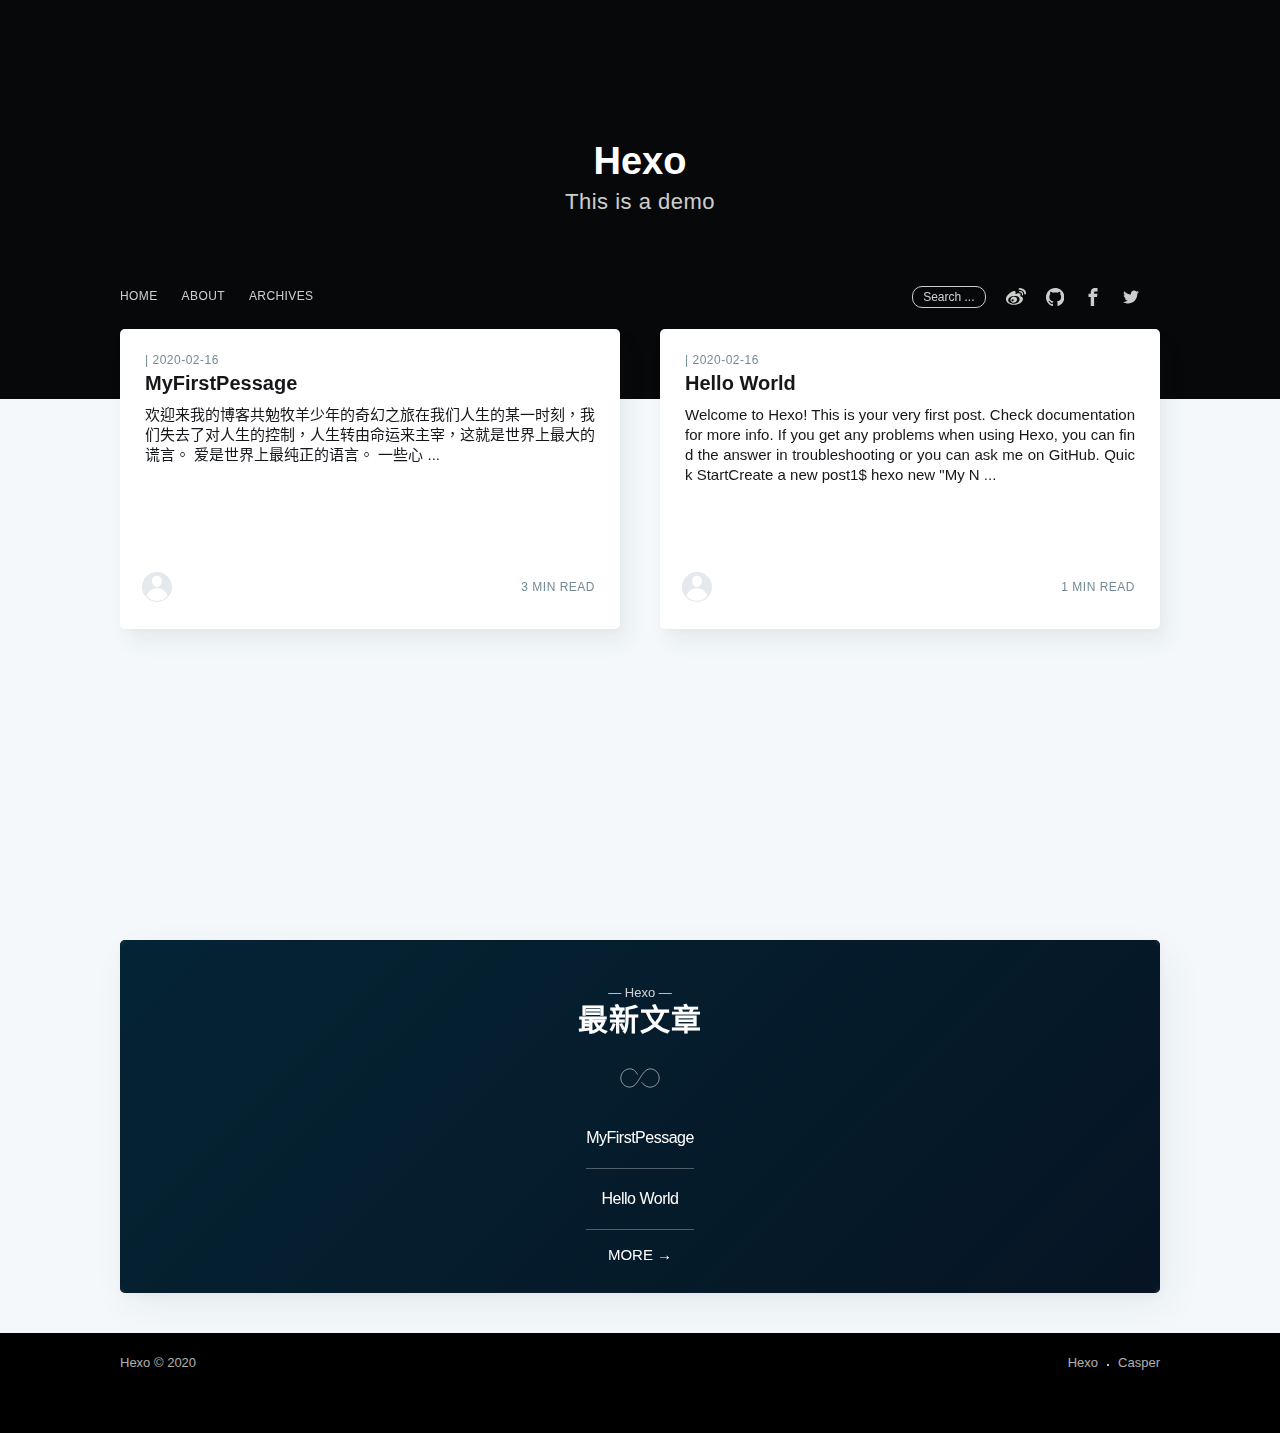
==== index.html @ c19b7115 "Site updated: 2020-02-16 12:40:34" ====
<!DOCTYPE html><html lang="zh-TW"><head>
	<meta charset="utf-8">
	<meta http-equiv="X-UA-Compatible" content="IE=edge">
	<link rel="preconnect" href="//www.googletagmanager.com">
	<link rel="preconnect" href="//zz.bdstatic.com">
	<link rel="preconnect" href="//sp0.baidu.com">
	<link rel="preconnect" href="//www.google-analytics.com">
	<link rel="preconnect" href="//cdn1.lncld.net">
	<link rel="preconnect" href="//unpkg.com">
	<link rel="preconnect" href="//app-router.leancloud.cn">
	<link rel="preconnect" href="//9qpuwspm.api.lncld.net">
	<link rel="preconnect" href="//gravatar.loli.net">

	<title>Hexo | </title>

	<meta name="HandheldFriendly" content="True">
	<meta name="viewport" content="width=device-width, initial-scale=1, maximum-scale=2">
	<meta name="generator" content="hexo">
	<meta name="author" content="SkyBlueWater">
	<meta name="description" content>

	
	<meta name="keywords" content="hexo, casper, ghost, theme">
	

	
	<link rel="shortcut icon" href="https://i.loli.net/2017/11/26/5a19c0b50432e.png">
	<link rel="apple-touch-icon" href="https://i.loli.net/2017/11/26/5a19c0b50432e.png">
	

	
	<meta name="theme-color" content="#3c484e">
	<meta name="msapplication-TileColor" content="#3c484e">
	

	

	

	<meta property="og:site_name" content="Hexo">
	<meta property="og:type" content="blog">
	<meta property="og:title" content="Hexo | ">
	<meta property="og:description" content>
	<meta property="og:url" content="http://Skybluewater.github.io/index.html">

	

	
	
	
<link rel="stylesheet" href="/css/allinonecss.min.css">


	
	
	
</head>
<body class="home-template">
	<div class="site-wrapper">
		




<header class="site-header outer " style="background-image: url(https://i.loli.net/2017/11/26/5a19c56faa29f.jpg)">
    <div class="inner">
        
        
        <div class="site-header-content">
            
            <h1 class="site-title">
                Hexo
            </h1>
            <h2 class="site-description">This is a demo</h2>
        </div>
        
        
        
<nav class="site-nav"> 
    <div class="site-nav-left">
        <ul class="nav">
            <li>
                
                <a href="/" title="Home">HOME</a>
                
            </li>
            
            
            <li>
                <a href="/about" title="ABOUT">ABOUT</a>
            </li>
            
            <li>
                <a href="/archives" title="ARCHIVES">ARCHIVES</a>
            </li>
            
            
        </ul> 
    </div>
    
    <div class="search-button-area">
        <a href="#search" class="search-button">Search ...</a>
    </div>
     
    <div class="site-nav-right">
        
        <a href="#search" class="search-button">Search ...</a>
         
        
<div class="social-links">
    
    <a class="social-link" title="weibo" href="https://weibo.com/xzhih" target="_blank" rel="noopener">
        <svg viewBox="0 0 1141 1024" xmlns="http://www.w3.org/2000/svg"><path d="M916.48 518.144q27.648 21.504 38.912 51.712t9.216 62.976-14.336 65.536-31.744 59.392q-34.816 48.128-78.848 81.92t-91.136 56.32-94.72 35.328-89.6 18.944-75.264 7.68-51.712 1.536-49.152-2.56-68.096-10.24-78.336-21.504-79.872-36.352-74.24-55.296-59.904-78.848q-16.384-29.696-22.016-63.488t-5.632-86.016q0-22.528 7.68-51.2t27.136-63.488 53.248-75.776 86.016-90.112q51.2-48.128 105.984-85.504t117.248-57.856q28.672-10.24 63.488-11.264t57.344 11.264q10.24 11.264 19.456 23.04t12.288 29.184q3.072 14.336 0.512 27.648t-5.632 26.624-5.12 25.6 2.048 22.528q17.408 2.048 33.792-1.536t31.744-9.216 31.232-11.776 33.28-9.216q27.648-5.12 54.784-4.608t49.152 7.68 36.352 22.016 17.408 38.4q2.048 14.336-2.048 26.624t-8.704 23.04-7.168 22.016 1.536 23.552q3.072 7.168 14.848 13.312t27.136 12.288 32.256 13.312 29.184 16.384zM658.432 836.608q26.624-16.384 53.76-45.056t44.032-64 18.944-75.776-20.48-81.408q-19.456-33.792-47.616-57.344t-62.976-37.376-74.24-19.968-80.384-6.144q-78.848 0-139.776 16.384t-105.472 43.008-72.192 60.416-38.912 68.608q-11.264 33.792-6.656 67.072t20.992 62.976 42.496 53.248 57.856 37.888q58.368 25.6 119.296 32.256t116.224 0.512 100.864-21.504 74.24-33.792zM524.288 513.024q20.48 8.192 38.912 18.432t32.768 27.648q10.24 12.288 17.92 30.72t10.752 39.424 1.536 42.496-9.728 38.912q-8.192 18.432-19.968 37.376t-28.672 35.328-40.448 29.184-57.344 18.944q-61.44 11.264-117.76-11.264t-88.064-74.752q-12.288-39.936-13.312-70.656t16.384-66.56q13.312-27.648 40.448-51.712t62.464-38.912 75.264-17.408 78.848 12.8zM361.472 764.928q37.888 3.072 57.856-18.432t21.504-48.128-15.36-47.616-52.736-16.896q-27.648 3.072-43.008 23.552t-17.408 43.52 9.728 42.496 39.424 21.504zM780.288 6.144q74.752 0 139.776 19.968t113.664 57.856 76.288 92.16 27.648 122.88q0 33.792-16.384 50.688t-35.328 17.408-35.328-14.336-16.384-45.568q0-40.96-22.528-77.824t-59.392-64.512-84.48-43.52-96.768-15.872q-31.744 0-47.104-15.36t-14.336-34.304 18.944-34.304 51.712-15.36zM780.288 169.984q95.232 0 144.384 48.64t49.152 146.944q0 30.72-10.24 43.52t-22.528 11.264-22.528-14.848-10.24-35.84q0-60.416-34.816-96.256t-93.184-35.84q-19.456 0-28.672-10.752t-9.216-23.04 9.728-23.04 28.16-10.752z"/></svg>
    </a>
    
    
    <a class="social-link" title="github" href="https://github.com/xzhih" target="_blank" rel="noopener">
        <svg viewBox="0 0 1049 1024" xmlns="http://www.w3.org/2000/svg"><path d="M524.979332 0C234.676191 0 0 234.676191 0 524.979332c0 232.068678 150.366597 428.501342 358.967656 498.035028 26.075132 5.215026 35.636014-11.299224 35.636014-25.205961 0-12.168395-0.869171-53.888607-0.869171-97.347161-146.020741 31.290159-176.441729-62.580318-176.441729-62.580318-23.467619-60.841976-58.234462-76.487055-58.234463-76.487055-47.804409-32.15933 3.476684-32.15933 3.476685-32.15933 53.019436 3.476684 80.83291 53.888607 80.83291 53.888607 46.935238 79.963739 122.553122 57.365291 152.97411 43.458554 4.345855-33.897672 18.252593-57.365291 33.028501-70.402857-116.468925-12.168395-239.022047-57.365291-239.022047-259.012982 0-57.365291 20.860106-104.300529 53.888607-140.805715-5.215026-13.037566-23.467619-66.926173 5.215027-139.067372 0 0 44.327725-13.906737 144.282399 53.888607 41.720212-11.299224 86.917108-17.383422 131.244833-17.383422s89.524621 6.084198 131.244833 17.383422C756.178839 203.386032 800.506564 217.29277 800.506564 217.29277c28.682646 72.1412 10.430053 126.029806 5.215026 139.067372 33.897672 36.505185 53.888607 83.440424 53.888607 140.805715 0 201.64769-122.553122 245.975415-239.891218 259.012982 19.121764 16.514251 35.636014 47.804409 35.636015 97.347161 0 70.402857-0.869171 126.898978-0.869172 144.282399 0 13.906737 9.560882 30.420988 35.636015 25.205961 208.601059-69.533686 358.967656-265.96635 358.967655-498.035028C1049.958663 234.676191 814.413301 0 524.979332 0z"/></svg>
    </a>
    
    
    <a class="social-link" title="facebook" href="https://facebook" target="_blank" rel="noopener">
        <svg xmlns="http://www.w3.org/2000/svg" viewBox="0 0 32 32"><path d="M19 6h5V0h-5c-3.86 0-7 3.14-7 7v3H8v6h4v16h6V16h5l1-6h-6V7c0-.542.458-1 1-1z"/></svg>

    </a>
    
    
    <a class="social-link" title="twitter" href="https://twitter.com" target="_blank" rel="noopener">
        <svg xmlns="http://www.w3.org/2000/svg" viewBox="0 0 32 32"><path d="M30.063 7.313c-.813 1.125-1.75 2.125-2.875 2.938v.75c0 1.563-.188 3.125-.688 4.625a15.088 15.088 0 0 1-2.063 4.438c-.875 1.438-2 2.688-3.25 3.813a15.015 15.015 0 0 1-4.625 2.563c-1.813.688-3.75 1-5.75 1-3.25 0-6.188-.875-8.875-2.625.438.063.875.125 1.375.125 2.688 0 5.063-.875 7.188-2.5-1.25 0-2.375-.375-3.375-1.125s-1.688-1.688-2.063-2.875c.438.063.813.125 1.125.125.5 0 1-.063 1.5-.25-1.313-.25-2.438-.938-3.313-1.938a5.673 5.673 0 0 1-1.313-3.688v-.063c.813.438 1.688.688 2.625.688a5.228 5.228 0 0 1-1.875-2c-.5-.875-.688-1.813-.688-2.75 0-1.063.25-2.063.75-2.938 1.438 1.75 3.188 3.188 5.25 4.25s4.313 1.688 6.688 1.813a5.579 5.579 0 0 1 1.5-5.438c1.125-1.125 2.5-1.688 4.125-1.688s3.063.625 4.188 1.813a11.48 11.48 0 0 0 3.688-1.375c-.438 1.375-1.313 2.438-2.563 3.188 1.125-.125 2.188-.438 3.313-.875z"/></svg>

    </a>
    
    
    
    
</div>
    </div>
</nav>
        
    </div>
</header>


<div id="site-main" class="site-main outer" role="main">
	<div class="inner">
		<div class="post-feed">
			
			<article class="post-card post  no-image ">
				
				<div class="post-card-content">
					<a class="post-card-content-link" title="MyFirstPessage" href="/2020/02/16/MyFirstPessage/">
						<header class="post-card-header">
							<span class="post-card-tags">
								
								| 
								
								<time datetime="2020-02-16T04:06:43.000Z">
									2020-02-16
								</time>
							</span>
							<h2 class="post-card-title">MyFirstPessage</h2>
						</header>
						<div class="post-card-excerpt">
							<p>
								
								
								
								
								
								
								
								
								
								欢迎来我的博客共勉牧羊少年的奇幻之旅在我们人生的某一时刻，我们失去了对人生的控制，人生转由命运来主宰，这就是世界上最大的谎言。
爱是世界上最纯正的语言。
一些心
								...
							</p>
						</div>
					</a>
					<footer class="post-card-meta">
						<div class="author-list">
							<div class="author-list-item">
								<div class="author-name-tooltip">SkyBlueWater</div>
								
								<a href="/about" class="static-avatar author-profile-image">
									<svg viewBox="0 0 24 24" xmlns="http://www.w3.org/2000/svg"><g fill="none" fill-rule="evenodd"><path d="M3.513 18.998C4.749 15.504 8.082 13 12 13s7.251 2.504 8.487 5.998C18.47 21.442 15.417 23 12 23s-6.47-1.558-8.487-4.002zM12 12c2.21 0 4-2.79 4-5s-1.79-4-4-4-4 1.79-4 4 1.79 5 4 5z" fill="#FFF"/></g></svg>
								</a>
								
							</div>
						</div>
						<span class="reading-time">
							3
							min read
						</span>
					</footer>
				</div>
			</article>
			
			<article class="post-card post  no-image ">
				
				<div class="post-card-content">
					<a class="post-card-content-link" title="Hello World" href="/2020/02/16/hello-world/">
						<header class="post-card-header">
							<span class="post-card-tags">
								
								| 
								
								<time datetime="2020-02-15T18:45:01.338Z">
									2020-02-16
								</time>
							</span>
							<h2 class="post-card-title">Hello World</h2>
						</header>
						<div class="post-card-excerpt">
							<p>
								
								
								
								
								
								
								
								Welcome to Hexo! This is your very first post. Check documentation for more info. If you get any problems when using Hexo, you can find the answer in troubleshooting or you can ask me on GitHub.
Quick StartCreate a new post1$ hexo new "My N
								...
							</p>
						</div>
					</a>
					<footer class="post-card-meta">
						<div class="author-list">
							<div class="author-list-item">
								<div class="author-name-tooltip">SkyBlueWater</div>
								
								<a href="/about" class="static-avatar author-profile-image">
									<svg viewBox="0 0 24 24" xmlns="http://www.w3.org/2000/svg"><g fill="none" fill-rule="evenodd"><path d="M3.513 18.998C4.749 15.504 8.082 13 12 13s7.251 2.504 8.487 5.998C18.47 21.442 15.417 23 12 23s-6.47-1.558-8.487-4.002zM12 12c2.21 0 4-2.79 4-5s-1.79-4-4-4-4 1.79-4 4 1.79 5 4 5z" fill="#FFF"/></g></svg>
								</a>
								
							</div>
						</div>
						<span class="reading-time">
							1
							min read
						</span>
					</footer>
				</div>
			</article>
			
		</div>
	</div>
</div>



<div class="outer">
	<nav class="pagination">
		
	</nav>
</div>



	</div>
	


<aside class="read-next outer">
    <div class="inner">
        <div class="read-next-feed">
            
            

<article class="read-next-card" style="background-image: url(https://i.loli.net/2017/11/26/5a19c56faa29f.jpg)">
  <header class="read-next-card-header">
    <small class="read-next-card-header-sitetitle">— Hexo —</small>
    <h3 class="read-next-card-header-title">最新文章</h3>
  </header>
  <div class="read-next-divider">
    <svg xmlns="http://www.w3.org/2000/svg" viewBox="0 0 24 24">
      <path d="M13 14.5s2 3 5 3 5.5-2.463 5.5-5.5S21 6.5 18 6.5c-5 0-7 11-12 11C2.962 17.5.5 15.037.5 12S3 6.5 6 6.5s4.5 3.5 4.5 3.5"/>
    </svg>
  </div>
  <div class="read-next-card-content">
    <ul>
      
      
      
      <li>
        <a href="/2020/02/16/MyFirstPessage/">MyFirstPessage</a>
      </li>
      
      
      
      <li>
        <a href="/2020/02/16/hello-world/">Hello World</a>
      </li>
      
      
    </ul>
  </div>
  <footer class="read-next-card-footer">
    <a href="/archives">  MORE  → </a>
  </footer>
</article>

            
            
            


            
            
            

            
        </div>
    </div>
</aside>

	




<div id="search" class="search-overlay">
    <div class="search-form">
        
        <div class="search-overlay-logo">
        	<img src="https://i.loli.net/2017/11/26/5a19c0b50432e.png" alt="Hexo">
        </div>
        
        <input id="local-search-input" class="search-input" type="text" name="search" placeholder="搜尋 ...">
        <a class="search-overlay-close" href="#"></a>
    </div>
    <div id="local-search-result"></div>
</div>

<footer class="site-footer outer">
	<div class="site-footer-content inner">
		<div class="copyright">
			<a href="/" title="Hexo">Hexo © 2020</a>
			
		</div>
		<nav class="site-footer-nav">
			
			<a href="https://hexo.io/" title="Hexo" target="_blank" rel="noopener">Hexo</a>
			<a href="https://github.com/xzhih/hexo-theme-casper" title="Casper" target="_blank" rel="noopener">Casper</a>
		</nav>
	</div>
</footer>
	


<script>
    if(window.navigator && navigator.serviceWorker) {
        navigator.serviceWorker.getRegistrations().then(function(registrations) {
            for(let registration of registrations) {
                registration.unregister()
            }
        })
    }
</script>


<script id="scriptLoad" src="/js/allinone.min.js" async></script>


<script>
    document.getElementById('scriptLoad').addEventListener('load', function () {
        
        
            var bLazy = new Blazy();
        

        
        

        
        
        
            searchFunc("/");
        
        
    })
</script>












</body></html>
---- css/allinonecss.min.css ----
*{margin:0;padding:0;box-sizing:inherit;--safe-area-inset-bottom:env(safe-area-inset-bottom)}html{box-sizing:border-box;font-size:62.5%;-webkit-tap-highlight-color:transparent}body,html{overflow-x:hidden}body{font-size:1.5rem;font-weight:400;line-height:2rem;font-family:"Helvetica Neue",Helvetica,"PingFang SC","Hiragino Sans GB","Microsoft YaHei","微软雅黑",Arial,sans-serif;color:var(--body-color);background:var(--body-bg);-moz-font-feature-settings:"liga" on;-webkit-font-smoothing:antialiased;-moz-osx-font-smoothing:grayscale;text-rendering:optimizeLegibility;-webkit-text-size-adjust:none}hr{position:relative;display:block;width:100%;height:1px;margin:2.5em 0;padding:0;border:0;border-top:5px solid #e3e9ed}img{max-width:100%;image-rendering:-webkit-optimize-contrast}blockquote,dl,ol,p,ul{margin:0 0 1.2em}audio,canvas,iframe,img,svg,video{vertical-align:middle}a{word-break:break-all;background-color:transparent;text-decoration:none;color:#26a8ed}a:active,a:hover{text-decoration:underline;outline:0}input{line-height:normal}input:focus{outline:0}h1,h2,h3,h4,h5,h6{line-height:1.15}.site-wrapper{display:flex;flex-direction:column;min-height:100vh}.site-main{z-index:100;flex-grow:1;-ms-flex-positive:1}.outer{position:relative;padding:0 4vw}.inner{width:100%;max-width:1040px;margin:0 auto}@media (min-width:900px){.author-template .post-feed,.home-template .post-feed,.tag-template .post-feed{margin-top:-70px;padding-top:0}.home-template .site-nav{position:relative;top:-70px}}.site-header{position:relative;padding-top:12px;padding-bottom:12px;color:var(--white-normal);background:50%/cover no-repeat #090a0b}.site-header:before{bottom:0;background:rgba(0,0,0,.18)}.site-header:after,.site-header:before{position:absolute;z-index:10;top:0;right:0;left:0;display:block;content:""}.site-header:after{bottom:auto;height:80px;background:linear-gradient(rgba(0,0,0,.1),transparent)}.site-header.no-cover:after,.site-header.no-cover:before{display:none}.site-header-content{display:flex;flex-direction:column;min-height:200px;max-height:450px;padding:10vw 4vw;text-align:center;align-items:center;-webkit-box-align:center;-webkit-box-pack:center;-ms-flex-align:center;justify-content:center}.site-title{font-size:3.8rem;font-weight:700;z-index:10;margin:0;padding:0}.site-description{font-size:2.2rem;font-weight:300;z-index:10;margin:0;padding:5px 0;letter-spacing:.5px;opacity:.8}@media (max-width:500px){h1{font-size:2.2rem}.site-title{font-size:3rem}.site-description{font-size:1.8rem}}.site-nav{font-size:1.2rem;position:relative;z-index:300;height:40px;align-items:center;justify-content:space-between}.site-nav li{margin:.5em 0;padding-left:.3em;line-height:1.6em}.site-nav,.site-nav-left{display:flex;overflow-y:hidden}.site-nav-left{margin-right:10px;white-space:nowrap;letter-spacing:.4px;align-items:center;-webkit-box-align:center;-ms-flex-align:center;-webkit-overflow-scrolling:touch;-ms-overflow-scrolling:touch}.site-nav-logo{font-size:1.7rem;font-weight:700;line-height:1em;display:block;margin-right:24px;padding:11px 0;letter-spacing:-.5px;color:var(--white-normal);flex-shrink:0}.site-nav-logo:hover{text-decoration:none}.site-nav-logo img{display:block;width:auto;height:21px}.nav{display:flex;margin:0 0 0 -12px;padding:0;list-style:none}.nav li{padding:0;text-transform:uppercase}.nav li,.nav li a{display:block;margin:0}.nav li a{padding:10px 12px;opacity:.8;color:var(--white-normal)}.nav li a:hover{text-decoration:none;opacity:1}.search-button-area,.site-nav-right{height:40px}.search-button-area,.site-nav-right,.social-links{display:flex;align-items:center;-webkit-box-align:center;-ms-flex-align:center;flex-shrink:0}.social-links a:last-of-type{padding-right:20px}.social-link{display:flex;margin:0;padding:10px;opacity:.8;color:var(--white-normal);align-items:center;-webkit-box-align:center;-webkit-box-pack:center;-ms-flex-align:center;justify-content:center}.social-link:hover{opacity:1}.social-link svg{height:1.8rem;fill:var(--white-normal)}.search-button{margin:0 10px;font-size:1.2rem;line-height:1em;display:block;padding:4px 10px;opacity:.8;color:var(--white-normal);border:1px solid var(--white-normal);border-radius:10px}.search-button:hover{text-decoration:none;opacity:1}@media (max-width:700px){.site-header{padding-right:0;padding-left:0}.site-nav-left{margin-right:0;padding-left:4vw}.site-nav-right{display:none}}.post-feed{position:relative;margin:0 -20px;padding:40px 0 0;flex-wrap:wrap}.post-card,.post-feed{display:flex}.post-card{overflow:hidden;flex-direction:column;min-height:300px;margin:0 20px 40px;transition:.5s;-webkit-transform:translate3d(0,0,0);transform:translate3d(0,0,0);-webkit-transform:translateZ(0);transform:translateZ(0);border-radius:5px;background:var(--post-card-bg);background-size:cover;box-shadow:8px 14px 20px rgba(39,44,49,.06),1px 3px 8px rgba(39,44,49,.03);flex:1 1 300px}.post-card:hover{-webkit-transform:translate3D(0,-1px,0) scale(1.02);transform:translate3D(0,-1px,0) scale(1.02)}.post-card-image-link{position:relative;display:block;overflow:hidden;border-radius:5px 5px 0 0}.post-card-image{width:auto;height:200px;background:50%/cover no-repeat #c5d2d9}.post-card-content-link{position:relative;display:block;padding:25px 25px 0;color:var(--post-card-link);flex-grow:1;-ms-flex-positive:1}.post-card-content-link:hover{text-decoration:none}.post-card-tags{font-size:1.2rem;font-weight:500;line-height:1.15em;display:block;margin-bottom:4px;letter-spacing:.5px;text-transform:uppercase;color:#738a94}.post-card-content{display:flex;flex-direction:column;-webkit-box-flex:1;-webkit-box-pack:justify;flex-grow:1;-ms-flex-pack:justify;-ms-flex-positive:1;justify-content:space-between}.post-card-meta{display:flex;padding:0 25px 25px;align-items:flex-end;-webkit-box-align:end;-webkit-box-pack:justify;-ms-flex-align:end;justify-content:space-between}.author-profile-image{width:30px;height:30px;display:block;border-radius:100%;background:#e3e9ed;-o-object-fit:cover;object-fit:cover}.author-list{display:flex;margin:0;padding:0;list-style:none;flex-wrap:wrap-reverse}.author-list-item{position:relative;margin:0;padding:0;flex-shrink:0}.static-avatar{width:34px;height:34px;margin:0 -5px;display:block;overflow:hidden;border:2px solid var(--white-normal);border-radius:100%}.author-name-tooltip{font-size:1.2rem;position:absolute;z-index:999;bottom:105%;display:block;padding:2px 8px;transition:.3s cubic-bezier(.4,.01,.165,.99);-webkit-transform:translateY(6px);transform:translateY(6px);white-space:nowrap;letter-spacing:.2px;pointer-events:none;opacity:0;color:var(--white-normal);border-radius:3px;background:#15171a}.author-list-item:hover .author-name-tooltip{-webkit-transform:translateY(0);transform:translateY(0);opacity:1}.reading-time{font-size:1.2rem;font-weight:500;line-height:33px;margin-left:20px;letter-spacing:.5px;text-transform:uppercase;color:#738a94;flex-shrink:0}@media (min-width:795px){.home-template .post-feed .post-card:nth-child(6n+1):not(.no-image){flex-direction:row;flex:1 1 100%}.home-template .post-feed .post-card:nth-child(6n+1):not(.no-image) .post-card-image-link{position:relative;border-radius:5px 0 0 5px;flex:1 1 auto}.home-template .post-feed .post-card:nth-child(6n+1):not(.no-image) .post-card-image{position:absolute;width:100%;height:100%}.home-template .post-feed .post-card:nth-child(6n+1):not(.no-image) .post-card-content{flex:0 1 357px}.home-template .post-feed .post-card:nth-child(6n+1):not(.no-image) h2{font-size:2.6rem}.home-template .post-feed .post-card:nth-child(6n+1):not(.no-image) p{font-size:1.8rem;line-height:1.55em}.home-template .post-feed .post-card:nth-child(6n+1):not(.no-image) .post-card-content-link{padding:30px 40px 0}.home-template .post-feed .post-card:nth-child(6n+1):not(.no-image) .post-card-meta{padding:0 40px 30px}}.home-template .site-header:after{display:none}@media (max-width:650px){.author-name-tooltip{display:none}.post-feed{padding-top:5vw}.post-card{margin:0 20px 20px}.post-card:hover{-webkit-transform:translate3d(0,0,0);transform:translate3d(0,0,0)}}.page-template .site-main,.post-template .site-main{padding-bottom:4vw;background:var(--post-bg)}.post-full{position:relative;z-index:50}.post-full-header{max-width:1040px;margin:0 auto;padding:5vw 3vw;text-align:center}@media (max-width:500px){.post-full-header{padding:10vw 3vw}}.post-full-meta{font-size:1.4rem;font-weight:600;display:flex;text-transform:uppercase;color:#738a94;align-items:center;-webkit-box-align:center;-webkit-box-pack:center;-ms-flex-align:center;justify-content:center}.post-full-meta-date{color:#3eb0ef}.post-full-title{font-size:4rem;margin:0;color:var(--H-title)}.date-divider{display:inline-block;margin:0 6px 1px}.post-full-image{height:800px;margin:0 -10vw -165px;border-radius:5px;background:50%/cover #c5d2d9}@media (max-width:1170px){.post-full-image{height:600px;margin:0 -4vw -100px;border-radius:0}}@media (max-width:800px){.post-full-image{height:400px}}.post-full-content{font-size:1.75rem;line-height:1.6em;position:relative;min-height:230px;margin:0 auto;padding:70px 100px 0;background:var(--post-full-content)}@media (max-width:1170px){.post-full-content{padding:5vw 7vw 0}}.post-full-content:before{left:-5px;-webkit-transform:rotate(-5deg);transform:rotate(-5deg)}.post-full-content:after,.post-full-content:before{position:absolute;z-index:-1;top:15px;display:block;width:20px;height:200px;content:"";background:rgba(39,44,49,.15);-webkit-filter:blur(5px);filter:blur(5px)}.post-full-content:after{right:-5px;-webkit-transform:rotate(5deg);transform:rotate(5deg)}.no-image .post-full-content{padding-top:0}.no-image .post-full-content:after,.no-image .post-full-content:before{display:none}.post-full-content blockquote,.post-full-content dl,.post-full-content h1,.post-full-content h2,.post-full-content h3,.post-full-content h4,.post-full-content h5,.post-full-content h6,.post-full-content ol,.post-full-content p,.post-full-content pre,.post-full-content ul{min-width:100%}.post-full-content li p{margin:0}.post-full-content iframe{margin:0 auto}.post-full-content .fluid-width-video-wrapper{margin:1.5em 0 3em}.post-full-content h1,.post-full-content h2,.post-full-content h3,.post-full-content h4,.post-full-content h5,.post-full-content h6{color:var(--H-title)}@media (max-width:500px){.post-full-meta{font-size:1.2rem;line-height:1.3em}.post-full-title{font-size:2.9rem}.post-full-image{height:350px;margin-bottom:4vw}.post-full-content{padding:0}.post-full-content:after,.post-full-content:before{display:none}}.read-next-feed{margin:0 -20px;padding:40px 0 0;flex-wrap:wrap}.read-next-card,.read-next-feed{display:flex}.read-next-card{position:relative;overflow:hidden;flex-direction:column;margin:0 20px 40px;padding:25px;border-radius:5px;background:50%/cover #15171a;box-shadow:8px 14px 38px rgba(39,44,49,.06),1px 3px 8px rgba(39,44,49,.03);flex:1 1 300px}.read-next-card:before{position:absolute;top:0;right:0;bottom:0;left:0;display:block;content:"";border-radius:5px;background:linear-gradient(135deg,rgba(0,40,60,.8),rgba(0,20,40,.7));-webkit-backdrop-filter:blur(2px);backdrop-filter:blur(2px)}.read-next-card-header{position:relative;z-index:50;padding-top:20px;text-align:center}.read-next-card-header-sitetitle{font-size:1.3rem;line-height:1.3em;display:block;opacity:.8}.read-next-card-header-title{font-size:3rem;line-height:1.2em;margin:0;padding:0 20px;letter-spacing:1px}.read-next-divider{position:relative;display:flex;height:80px;justify-content:center}.read-next-divider svg{width:40px;fill:transparent;stroke:var(--white-normal);stroke-opacity:.65;stroke-width:.5px}.read-next-card-content{font-size:1.7rem;position:relative;z-index:50;display:flex;flex-grow:1;-ms-flex-positive:1}.read-next-card-content ul{display:flex;flex-direction:column;margin:0 auto;padding:0;list-style:none;text-align:center}.read-next-card-content li{font-size:1.6rem;font-weight:200;line-height:1.25em;margin:0;padding:0;letter-spacing:-.5px}.read-next-card-content li a{font-weight:500;display:block;padding:20px 0;transition:opacity .3s;vertical-align:top;border-bottom:1px solid hsla(0,0%,100%,.3)}.read-next-card-content li:first-of-type a{padding-top:10px}.read-next-card-content li a:hover{opacity:1}.read-next-card-footer{position:relative;margin:15px 0 3px;text-align:center}.read-next-card,.read-next-card-content li a,.read-next-card-content-ext a,.read-next-card-footer a{color:var(--read-next-card-text)}.read-next-card-content li a:hover,.read-next-card-content-ext a:hover,.read-next-card-footer a:hover{color:var(--white-normal)}.floating-header{position:fixed;z-index:1000;top:0;right:0;left:0;display:flex;visibility:hidden;height:60px;transition:.5s cubic-bezier(.19,1,.22,1);-webkit-transform:translate3d(0,-120%,0);transform:translate3d(0,-120%,0);border-bottom:1px solid rgba(0,0,0,.06);background:var(--floating-header-bg);align-items:center;-webkit-box-align:center;-ms-flex-align:center}.floating-active{visibility:visible;transition:.5s cubic-bezier(.22,1,.27,1);-webkit-transform:translateZ(0);transform:translateZ(0)}.floating-header-logo{font-size:1.6rem;line-height:1em;overflow:hidden;margin:0 0 0 20px;white-space:nowrap;letter-spacing:-1px;text-overflow:ellipsis}.floating-header-logo a{font-weight:700;line-height:1.1em;display:flex;color:var(--post-card-link);align-items:center;-webkit-box-align:center;-ms-flex-align:center}.floating-header-logo a:hover{text-decoration:none}.floating-header-logo img{max-height:20px;margin:0 10px 0 0}.floating-header-divider{line-height:1em;color:var(--post-card-link);margin:0 5px}.floating-header-title{font-size:1.6rem;font-weight:700;line-height:1.3em;overflow:hidden;margin:0;white-space:nowrap;text-overflow:ellipsis;color:var(--post-card-link);flex:1}.progress{position:absolute;right:0;bottom:-1px;left:0;width:100%;height:2px;color:#3eb0ef;border:none;background:0 0;-webkit-appearance:none;-moz-appearance:none;appearance:none}.progress::-webkit-progress-bar{background-color:transparent}.progress::-webkit-progress-value{background-color:#3eb0ef}.progress::-moz-progress-bar{background-color:#3eb0ef}.progress-container{position:absolute;top:0;left:0;display:block;width:100%;height:2px;background-color:transparent}.progress-bar{display:block;width:50%;height:inherit;background-color:#3eb0ef}@media (max-width:900px){.floating-header{height:40px}.floating-header-logo,.floating-header-title{font-size:1.5rem}}@media (max-width:800px){.floating-header-logo{margin-left:10px}.floating-header-divider,.floating-header-title{visibility:hidden}}.site-header-content .author-profile-image{z-index:10;width:100px;height:100px;margin:0 0 20px;box-shadow:0 0 0 6px hsla(0,0%,100%,.1);flex-shrink:0}.site-header-content .author-bio{font-size:2rem;font-weight:300;line-height:1.3em;z-index:10;max-width:600px;margin:5px 0 10px;letter-spacing:.5px;opacity:.8;flex-shrink:0}.site-header-content .author-meta{font-family:Georgia,serif;font-style:italic;z-index:10;display:flex;margin:0 0 10px;align-items:center;-webkit-box-align:center;-webkit-box-pack:center;-ms-flex-align:center;-ms-flex-negative:0;-ms-flex-pack:center;flex-shrink:0;justify-content:center}.site-header-content .author-location svg{height:1.9rem;stroke:var(--white-normal)}.site-header-content .bull{display:inline-block;margin:0 12px;opacity:.5}.site-header-content .social-link:first-of-type{padding-left:4px}@media (max-width:500px){.site-header-content .author-bio{font-size:1.8rem;line-height:1.15em;letter-spacing:0}.author-location,.author-stats{display:none}}.error-message{text-align:center}.error-code{font-size:12vw;line-height:1em;margin:0;letter-spacing:-5px;opacity:.3}.error-description{font-size:3rem;font-weight:400;line-height:1.3em;margin:0;color:#738a94}@media (max-width:800px){.error-description{font-size:1.8rem;margin:5px 0 0}}.error-link{display:inline-block;margin-top:5px}.error-template .post-feed{padding-top:0}.search-overlay{position:fixed;z-index:9000;top:0;right:0;bottom:0;left:0;display:flex;transition:opacity .2s ease-in;pointer-events:none;will-change:transform;-webkit-transform:translateZ(0);transform:translateZ(0);opacity:0;background:rgba(0,25,40,.97);-webkit-backdrop-filter:blur(3px);backdrop-filter:blur(3px);-webkit-box-align:center;-webkit-box-pack:center;-ms-flex-align:center;justify-content:center}.search-overlay:target{pointer-events:auto;opacity:1}.site-footer{position:relative;padding-top:20px;padding-bottom:60px;color:var(--white-normal);background:#000}.site-footer-content{font-size:1.3rem;display:flex;align-items:center;-webkit-box-align:center;-webkit-box-pack:justify;-ms-flex-align:center;-ms-flex-pack:justify;flex-wrap:wrap;justify-content:space-between}.site-footer-content,.site-footer-content a{color:hsla(0,0%,100%,.7)}.site-footer-content a:hover{text-decoration:none;color:var(--white-normal)}.site-footer-nav{display:flex}.site-footer-nav a{position:relative;margin-left:20px}.site-footer-nav a:before{position:absolute;top:11px;left:-11px;display:block;width:2px;height:2px;content:"";border-radius:100%;background:var(--white-normal)}.site-footer-nav a:first-of-type:before{display:none}@media (max-width:650px){.site-footer-content{flex-direction:column}.site-footer-nav a:first-child{margin-left:0}}img[mode=aspectFill]{object-fit:cover}.copyright{display:flex;align-items:center}.leancloud-visitors{position:relative;margin-left:20px}.leancloud-visitors:before{position:absolute;top:11px;left:-11px;display:block;width:2px;height:2px;content:"";border-radius:100%;background:var(--white-normal)}.search-result-list{padding:0 1.5rem 0 2rem}.search-result{text-align:justify;word-break:break-all}.custom-page{transition:unset!important;-webkit-transform:unset!important;transform:unset!important;box-shadow:unset!important}.post-card-excerpt{text-align:justify;word-break:break-all}.page-full-content{padding:4vw!important}.author-stats{color:var(--white-normal)}.tagcloud-card{padding-bottom:20px}.post-site-header:after,.post-site-header:before{display:none}.tags-postTags{list-style:none;padding:0;margin:4vw 0}.tags-postTags li{margin-right:8px;margin-bottom:8px;display:inline-block;font-weight:400;letter-spacing:0;border-radius:3px;padding:5px 10px;background:rgba(0,0,0,.05);color:var(--link-color)}.tags-postTags li:hover{background:rgba(0,0,0,.1);color:rgba(0,0,0,.68)}.tags-postTags a{text-decoration:none;font-size:15px;color:var(--link-color-hover)}.hide{display:none}@media (max-width:500px){.post-card-title{font-size:18px!important}.post-full-content{font-size:1.6rem}}.post-card-title{margin:0 0 .5em;font-size:2rem}.b-lazy.post-img{min-height:200px;min-width:100%;background:50% no-repeat #c5d2d9!important;border-radius:4px}.b-lazy{width:auto;transition:.5s ease-in-out;opacity:.5}.b-lazy.b-loaded{min-height:0;min-width:0;opacity:1}@media (max-width:800px){.floating-header-divider,.floating-header-title{visibility:inherit!important}.floating-header-logo{margin-left:10px;padding-right:5px}.floating-header-divider{margin-left:0}}.search-button-area{margin:0 10px}@media (min-width:701px){.search-button-area{display:none}#local-search-result{width:80%!important;padding:2rem 1rem!important;margin:6rem 0 1rem!important;border-radius:4px}}.search-form{height:5rem;text-align:center;position:fixed;top:0;width:100%;background:var(--body-bg)}.search-overlay-logo{position:absolute;left:0;top:0;height:5rem;padding:1.25rem 1.8rem 1.25rem 2rem}.search-overlay-logo>img{width:2.5rem;height:2.5rem;border-radius:50%}.search-input{color:var(--post-card-link);background:var(--search-input-bg);border:none;font-size:1.5rem;border-radius:4px;height:3.5rem;margin:.75rem 1.5rem;padding:0 2rem;width:calc(100% - 14.5rem);max-width:600px}.search-overlay-close{position:absolute;right:0;top:0;height:5rem;width:5rem}.search-overlay-close:before{-webkit-transform:rotate(45deg);transform:rotate(45deg)}.search-overlay-close:after{-webkit-transform:rotate(-45deg);transform:rotate(-45deg)}.search-overlay-close:after,.search-overlay-close:before{position:absolute;top:2.4rem;right:1.8rem;width:2rem;height:2px;content:"";background:rgba(0,25,40,.97)}#local-search-result{padding-top:1rem;margin:5rem 0 0;background:var(--body-bg);color:var(--post-card-link);width:100%;overflow:auto;border-top:1px solid var(--search-input-bg)}#local-search-result ul li{list-style:none;padding-top:.8em}.search-result-title{font-size:1.8rem}.search-keyword{color:red}.site-footer-nav{-webkit-box-pack:center;-ms-flex-pack:center;flex-wrap:wrap;justify-content:center}.pagination{font-size:1.5rem;position:relative;width:80%;max-width:840px;margin:2rem auto;text-align:center}.pagination a{transition:.2s;color:#8f8f94}.page-nav{overflow:hidden;min-width:100px;text-align:center;border-radius:4px;background:var(--post-card-bg)}.page-nav .current{font-weight:700;color:#555}.page-nav .current:hover{color:#555}.page-nav>.page-number,.prev-next-post{display:inline-block;min-width:100px;padding:8px 0}.next-post,.page-nav>.next,.page-nav>.prev,.prev-post{position:absolute;display:inline-block;padding:8px 16px;transition:border .3s;text-decoration:none;border-radius:4px}.next-post,.prev-post{border:1px solid #dedede}.page-nav>.prev,.prev-post{left:0}.next-post,.page-nav>.next{right:0}.page-nav>.next:hover,.page-nav>.prev:hover,.page-number:hover,.pagination a:hover{color:var(--page-nav--hover)}@media (max-width:800px){.next-post,.page-nav>.next,.page-nav>.prev,.prev-next-post,.prev-post{position:static;width:100%}.page-nav>.page-number{width:33.3%}.pagination{width:100%;margin-bottom:.5rem}.t-g-control{top:unset!important;right:unset!important;bottom:0!important;flex-direction:row!important;width:100%;justify-content:center}.toc-main{width:100%}}#comment{padding-top:2rem}@media (min-width:1170px){#comment{padding:20px 100px 0}::-webkit-scrollbar{width:8px;height:6px;background-color:var(--post-card-bg)}::-webkit-scrollbar-track{-webkit-box-shadow:inset 0 0 3px rgba(0,0,0,.3);border-radius:6px;background-color:var(--post-card-bg)}::-webkit-scrollbar-thumb{border-radius:6px;-webkit-box-shadow:inset 0 0 3px rgba(0,0,0,.3);background-color:#555}}.v .vwrap .vedit .vemojis i{font-size:22px!important}.v *{font-size:15px!important}.v .vlist .vcard .vh .vmeta .vat{color:var(--post-card-link)!important}.v .vbtn{color:var(--post-card-link)!important;background:var(--post-full-content)!important}.v .vbtn:active,.v .vbtn:hover{color:#f6f8fa!important;border-color:var(--page-nav--hover)!important;background:var(--toc-btn-hover)!important}.v .vwrap .vedit .vctrl span{color:var(--body-color)!important}.read-next-card-content-ext{font-size:1.7rem;position:relative;z-index:50;display:flex;flex-grow:1;-ms-flex-positive:1;flex-wrap:wrap}.read-next-card-content-ext a{padding:10px}.toc-bar{z-index:666;position:fixed;height:100%;display:flex;align-items:center;transition:.5s ease-in-out}.toc-btn-bar svg{width:32px;height:32px;fill:#8a8a8a}.toc-btn{z-index:666;cursor:pointer;margin-right:10px;width:40px;height:40px;display:block;padding:4px;border-radius:4px;background:var(--toc-btn);box-shadow:0 1px 3px rgba(0,0,0,.1);transition:background .1s ease-in-out}.toc-btn:hover{background:var(--toc-btn-hover)}.toc-main{background:var(--floating-header-bg);height:100%;padding:100px 40px;border-left:1px solid rgba(0,0,0,.06);overflow-y:scroll}.toc-main::-webkit-scrollbar{display:none}.toc-main li,.toc-main ol,.toc-main ul{list-style:none}.toc{margin:0;padding:0}@media only screen and (max-width:767px){.toc-bar{width:100%;top:100%}.toc-btn-bar{text-align:center;position:fixed;bottom:0;padding-bottom:calc(var(--safe-area-inset-bottom) - 10px);z-index:666;width:100%;display:flex;flex-direction:row;justify-content:center}.toc-btn{margin:0 5px 10px}}@media only screen and (min-width:768px){.toc-bar{right:-100%}.toc-btn:nth-child(2){margin:10px 10px 10px 0}}code,pre{font-family:"Roboto Mono",Monaco,courier,monospace;font-size:.9em;background-color:var(--color-1);-webkit-font-smoothing:initial;-moz-osx-font-smoothing:initial}code{color:#e96900;padding:3px 5px;margin:0 2px;border-radius:2px;white-space:nowrap}kbd{margin:0 4px;padding:3px 4px;background:#eee;color:#555;border-radius:3px;box-shadow:inset 0 -1px 0 rgba(0,0,0,.25)}em{color:#7f8c8d}.markdown-body>:first-child{margin-top:0}.markdown-body li{margin:.5em 0;padding-left:.3em;line-height:1.6em}.markdown-body img{max-width:100%}.markdown-body span.light{color:#7f8c8d}.markdown-body span.info{font-size:.85em;display:inline-block;vertical-align:middle;width:280px;margin-left:20px}.markdown-body h1{margin:0 0 1.2em}.markdown-body h2{margin-top:2em;margin-bottom:1em;padding-bottom:.6em;border-bottom:1px solid #ddd}.markdown-body h3{line-height:1.2;position:relative}.markdown-body h3,.markdown-body h4,.markdown-body h5,.markdown-body strong{margin-bottom:1em;font-weight:600;color:var(--color-2);margin-top:1.5em}.markdown-body figure{margin-bottom:1.2em}.markdown-body p{line-height:1.6em;position:relative;z-index:1;text-align:left}.markdown-body ol,.markdown-body ul{padding-left:1.5em;position:inherit}.markdown-body ol ol,.markdown-body ol ul,.markdown-body ul ol,.markdown-body ul ul{margin:0}.markdown-body a{color:#26a8ed;font-weight:600}.markdown-body a.button{font-size:.9em;color:#fff;margin:.2em 0;width:180px;text-align:center;padding:12px 24px;display:inline-block;vertical-align:middle}.markdown-body h2 a,.markdown-body h2 button,.markdown-body h3 a,.markdown-body h3 button{pointer-events:auto;color:#2c3e50}.markdown-body blockquote{margin:2em 0;padding:20px 0 20px 20px;border-left:4px solid #26a8ed}.markdown-body blockquote p{font-weight:600;margin-left:0;margin-bottom:0;padding-bottom:0}.markdown-body iframe{margin:1em 0}.markdown-body>table{word-break:keep-all;border-spacing:0;border-collapse:collapse;margin:1.2em auto;padding:0;display:block;overflow-x:auto}.markdown-body>table td,.markdown-body>table th{line-height:1.5em;padding:.4em .8em;border:1px solid #ddd}.markdown-body>table th{font-weight:700;text-align:left}.markdown-body>table th,.markdown-body>table tr:nth-child(2n){background-color:var(--color-1)}.markdown-body>table th code,.markdown-body>table tr:nth-child(2n) code{background-color:#efefef}.markdown-body p.error,.markdown-body p.success,.markdown-body p.warn{padding:12px 24px 12px 30px;margin:2em 0;border-left-width:4px;border-left-style:solid;background-color:var(--color-1);position:relative;border-bottom-right-radius:2px;border-top-right-radius:2px}.markdown-body p.error:before,.markdown-body p.success:before,.markdown-body p.warn:before{position:absolute;top:14px;left:-12px;color:#fff;width:20px;height:20px;border-radius:100%;text-align:center;line-height:20px;font-weight:700;font-family:Dosis,"Source Sans Pro","Helvetica Neue",Arial,sans-serif;font-size:14px}.markdown-body p.error code,.markdown-body p.success code,.markdown-body p.warn code{background-color:#efefef}.markdown-body p.error em,.markdown-body p.success em,.markdown-body p.warn em{color:#34495e}.markdown-body p.error{border-left-color:#f66}.markdown-body p.error:before{content:"\2717";background-color:#f66}.markdown-body p.warn{border-left-color:#f90}.markdown-body p.warn:before{content:"!";background-color:#f90}.markdown-body p.success{border-left-color:#42b983}.markdown-body p.success:before{content:"\2713";background-color:#42b983}.highlight{overflow-x:auto;overflow-y:hidden;background-color:var(--color-1);padding:.4em 0 0;line-height:1.1em;border-radius:2px;position:relative}.highlight table,.highlight td,.highlight tr{width:100%;border-collapse:collapse;padding:0;margin:0}.highlight .gutter{width:1.5em}.highlight .code pre{padding:1.2em 1.4em;margin:0}.highlight .code .line{min-height:1.5em}.highlight.bash .code:before,.highlight.css .code:before,.highlight.html .code:before,.highlight.js .code:before{position:absolute;top:0;right:0;padding:5px 10px 0;color:#ccc;text-align:right;font-size:1.4rem;line-height:15px;height:15px;font-weight:600}.highlight.html .code:before{content:"HTML"}.highlight.js .code:before{content:"JS"}.highlight.bash .code:before{content:"Shell"}.highlight.css .code:before{content:"CSS"}.gutter pre{color:#999;margin-bottom:0;padding:1.2em 0 1.2em 1.4em;font-size:.9em}pre{margin-bottom:1.2em;color:var(--pre-color);line-height:1.45;overflow:auto}pre .constant,pre .function .keyword{color:#0092db}pre .attribute,pre .keyword{color:#e96900}pre .literal,pre .number{color:#ae81ff}pre .change,pre .clojure .built_in,pre .flow,pre .lisp .title,pre .nginx .title,pre .tag,pre .tag .title,pre .tex .special,pre .winutils{color:#2973b7}pre .class .title{color:#fff}pre .regexp,pre .symbol,pre .symbol .string,pre .value{color:#42b983}pre .title{color:#a6e22e}pre .addition,pre .apache .cbracket,pre .apache .tag,pre .attr_selector,pre .built_in,pre .django .filter .argument,pre .django .template_tag,pre .django .variable,pre .envvar,pre .haskell .type,pre .javadoc,pre .preprocessor,pre .prompt,pre .pseudo,pre .ruby .class .parent,pre .smalltalk .array,pre .smalltalk .class,pre .smalltalk .localvars,pre .sql .aggregate,pre .stream,pre .string,pre .subst,pre .tag .value,pre .tex .command{color:#42b983}pre .apache .sqbracket,pre .comment,pre .deletion,pre .doctype,pre .java .annotation,pre .pi,pre .python .decorator,pre .shebang,pre .template_comment,pre .tex .formula{color:#b3b3b3}pre .coffeescript .javascript,pre .javascript .xml,pre .tex .formula,pre .xml .cdata,pre .xml .css,pre .xml .javascript,pre .xml .vbscript{opacity:.5}:root{--body-bg:#F4F8FB;--body-color:#3C484E;--post-bg:#FFFFFF;--H-title:#090A0B;--white-normal:#FFFFFF;--post-card-link:#15171A;--post-card-bg:#FFFFFF;--post-full-content:#FFFFFF;--read-next-card-text:#FFFFFF;--search-input-bg:rgba(0, 0, 0, 0.04);--page-nav--hover:#3C484E;--floating-header-bg:rgba(255, 255, 255, .95);--toc-btn:#f6f8fa;--toc-btn-hover:#F0F2F3;--color-1:#f8f8f8;--color-2:#2c3e50;--pre-color:#525252}@media (prefers-color-scheme:dark){:root{--body-bg:#323336;--body-color:#dfdfdf;--H-title:#dfdfdf;--white-normal:#dfdfdf;--post-bg:#323336;--post-card-link:#dfdfdf;--post-card-bg:#222;--post-full-content:#323336;--page-nav--hover:#dfdfdf;--read-next-card-text:#dfdfdf;--search-input-bg:rgba(255, 255, 255, 0.04);--floating-header-bg:rgba(34, 34, 34, .95);--toc-btn:#222;--toc-btn-hover:#2B2B2B;--color-1:#222;--color-2:#dfdfdf;--pre-color:#dfdfdf}.b-lazy.b-loaded{opacity:.85}.b-lazy.b-loaded:hover{opacity:1}.read-next-card:before{background:linear-gradient(135deg,rgba(33,37,41,.8),rgba(33,37,41,.7))}.search-overlay-close:after,.search-overlay-close:before{background:#fff}.search-overlay,.tags-postTags li{background:#222}.tags-postTags li:hover{background:#2b2b2b}.next-post,.prev-post{color:#dfdfdf}.v input,.v textarea{color:#dfdfdf!important}.v code,.v pre,.vpreview{background-color:#222!important}.v .vlist .vcard .vhead .vsys{background:unset!important}.v .vlist .vcard .vh,.v .vlist .vcard .vquote{border:none!important}.v .vlist{background:#111;padding:0 1.5rem;border-radius:4px}.v .vlist .vcard .vcontent.expand:before{background:linear-gradient(180deg,rgba(82,82,82,0),rgba(50,51,54,.9))!important}.v .vlist .vcard .vcontent.expand:after{background:rgba(50,51,54,.9)!important}}
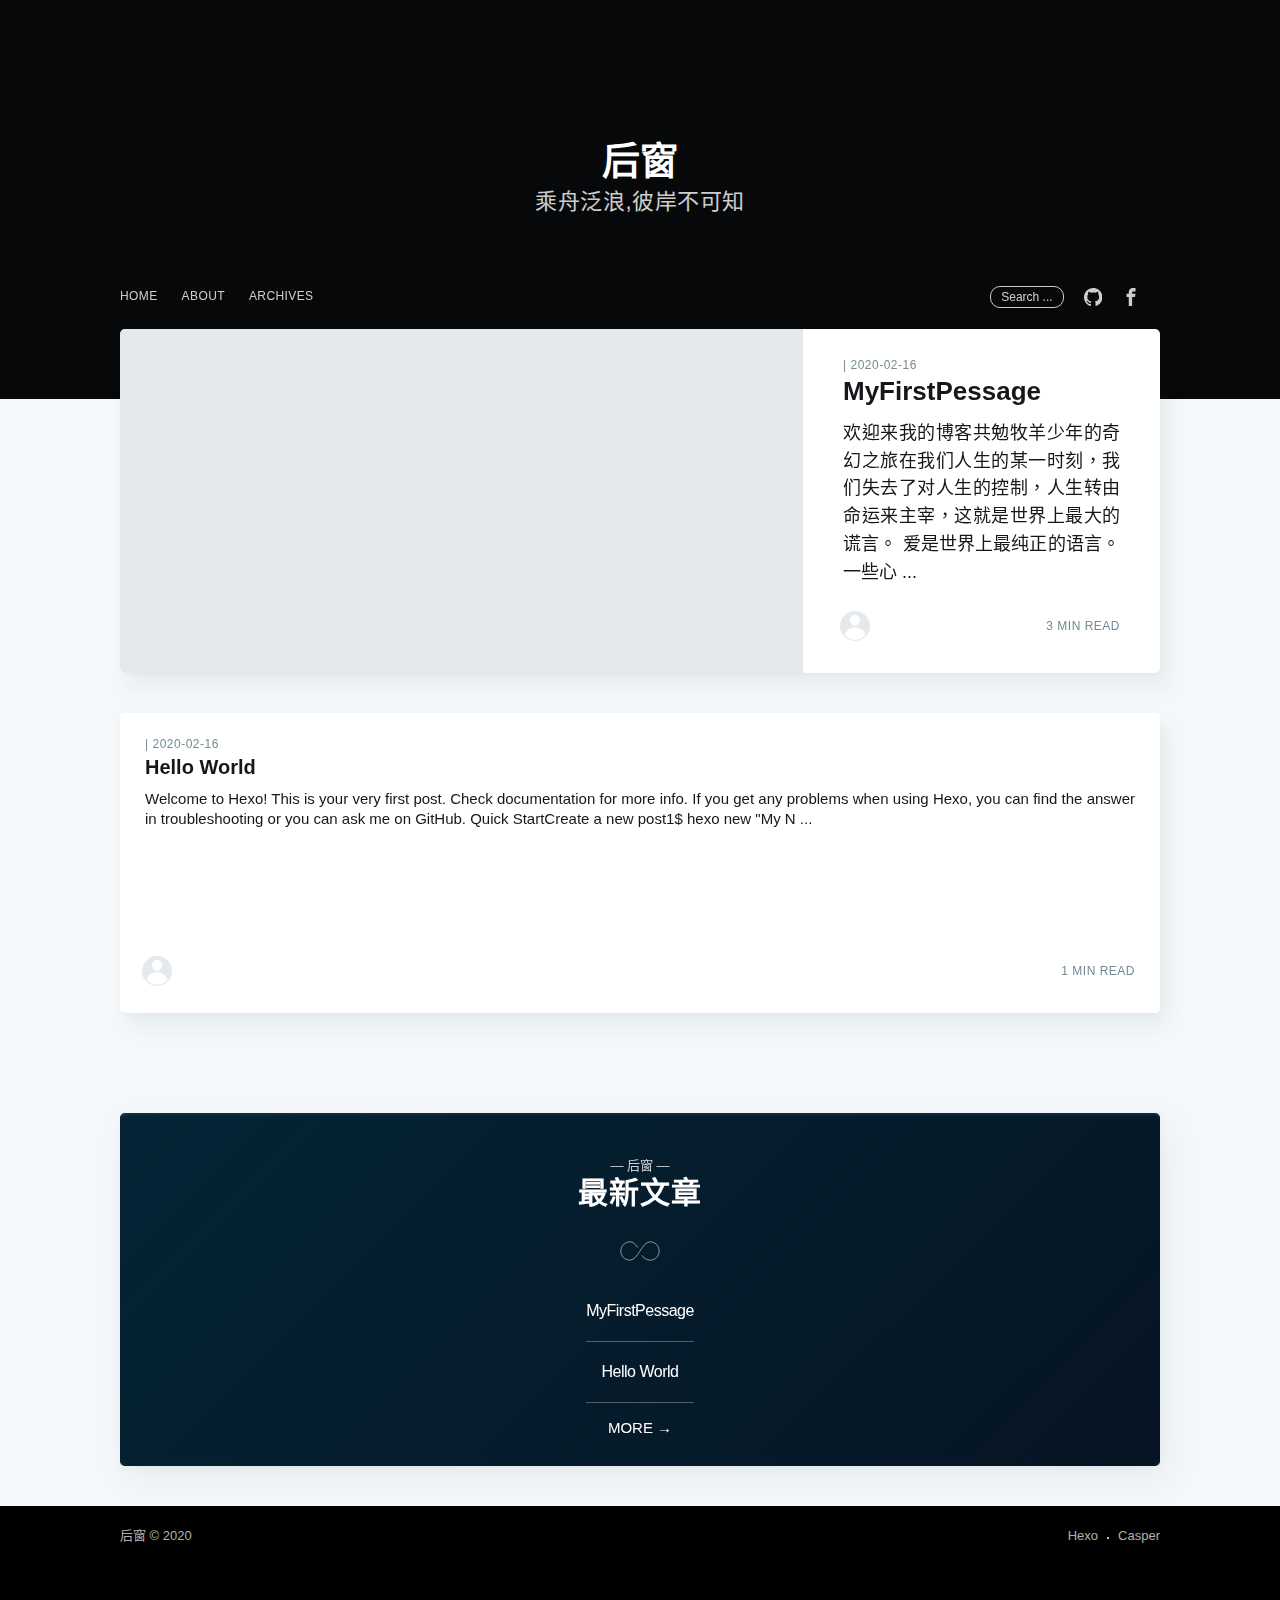
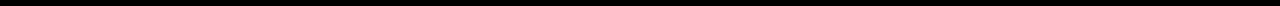
==== commit c584f9b2: "Site updated: 2020-02-16 17:57:09" ====
--- a/index.html
+++ b/index.html
@@ -11,7 +11,7 @@
 	<link rel="preconnect" href="//9qpuwspm.api.lncld.net">
 	<link rel="preconnect" href="//gravatar.loli.net">
 
-	<title>Hexo | </title>
+	<title>后窗 | </title>
 
 	<meta name="HandheldFriendly" content="True">
 	<meta name="viewport" content="width=device-width, initial-scale=1, maximum-scale=2">
@@ -24,9 +24,6 @@
 	
 
 	
-	<link rel="shortcut icon" href="https://i.loli.net/2017/11/26/5a19c0b50432e.png">
-	<link rel="apple-touch-icon" href="https://i.loli.net/2017/11/26/5a19c0b50432e.png">
-	
 
 	
 	<meta name="theme-color" content="#3c484e">
@@ -37,9 +34,9 @@
 
 	
 
-	<meta property="og:site_name" content="Hexo">
+	<meta property="og:site_name" content="后窗">
 	<meta property="og:type" content="blog">
-	<meta property="og:title" content="Hexo | ">
+	<meta property="og:title" content="后窗 | ">
 	<meta property="og:description" content>
 	<meta property="og:url" content="http://Skybluewater.github.io/index.html">
 
@@ -62,16 +59,16 @@
 
 
 
-<header class="site-header outer " style="background-image: url(https://i.loli.net/2017/11/26/5a19c56faa29f.jpg)">
+<header class="site-header outer " style="background-image: url(https://raw.githubusercontent.com/Skybluewater/Skybluewater.github.io/master/background.jpg)">
     <div class="inner">
         
         
         <div class="site-header-content">
             
             <h1 class="site-title">
-                Hexo
+                后窗
             </h1>
-            <h2 class="site-description">This is a demo</h2>
+            <h2 class="site-description">乘舟泛浪,彼岸不可知</h2>
         </div>
         
         
@@ -109,26 +106,17 @@
         
 <div class="social-links">
     
-    <a class="social-link" title="weibo" href="https://weibo.com/xzhih" target="_blank" rel="noopener">
-        <svg viewBox="0 0 1141 1024" xmlns="http://www.w3.org/2000/svg"><path d="M916.48 518.144q27.648 21.504 38.912 51.712t9.216 62.976-14.336 65.536-31.744 59.392q-34.816 48.128-78.848 81.92t-91.136 56.32-94.72 35.328-89.6 18.944-75.264 7.68-51.712 1.536-49.152-2.56-68.096-10.24-78.336-21.504-79.872-36.352-74.24-55.296-59.904-78.848q-16.384-29.696-22.016-63.488t-5.632-86.016q0-22.528 7.68-51.2t27.136-63.488 53.248-75.776 86.016-90.112q51.2-48.128 105.984-85.504t117.248-57.856q28.672-10.24 63.488-11.264t57.344 11.264q10.24 11.264 19.456 23.04t12.288 29.184q3.072 14.336 0.512 27.648t-5.632 26.624-5.12 25.6 2.048 22.528q17.408 2.048 33.792-1.536t31.744-9.216 31.232-11.776 33.28-9.216q27.648-5.12 54.784-4.608t49.152 7.68 36.352 22.016 17.408 38.4q2.048 14.336-2.048 26.624t-8.704 23.04-7.168 22.016 1.536 23.552q3.072 7.168 14.848 13.312t27.136 12.288 32.256 13.312 29.184 16.384zM658.432 836.608q26.624-16.384 53.76-45.056t44.032-64 18.944-75.776-20.48-81.408q-19.456-33.792-47.616-57.344t-62.976-37.376-74.24-19.968-80.384-6.144q-78.848 0-139.776 16.384t-105.472 43.008-72.192 60.416-38.912 68.608q-11.264 33.792-6.656 67.072t20.992 62.976 42.496 53.248 57.856 37.888q58.368 25.6 119.296 32.256t116.224 0.512 100.864-21.504 74.24-33.792zM524.288 513.024q20.48 8.192 38.912 18.432t32.768 27.648q10.24 12.288 17.92 30.72t10.752 39.424 1.536 42.496-9.728 38.912q-8.192 18.432-19.968 37.376t-28.672 35.328-40.448 29.184-57.344 18.944q-61.44 11.264-117.76-11.264t-88.064-74.752q-12.288-39.936-13.312-70.656t16.384-66.56q13.312-27.648 40.448-51.712t62.464-38.912 75.264-17.408 78.848 12.8zM361.472 764.928q37.888 3.072 57.856-18.432t21.504-48.128-15.36-47.616-52.736-16.896q-27.648 3.072-43.008 23.552t-17.408 43.52 9.728 42.496 39.424 21.504zM780.288 6.144q74.752 0 139.776 19.968t113.664 57.856 76.288 92.16 27.648 122.88q0 33.792-16.384 50.688t-35.328 17.408-35.328-14.336-16.384-45.568q0-40.96-22.528-77.824t-59.392-64.512-84.48-43.52-96.768-15.872q-31.744 0-47.104-15.36t-14.336-34.304 18.944-34.304 51.712-15.36zM780.288 169.984q95.232 0 144.384 48.64t49.152 146.944q0 30.72-10.24 43.52t-22.528 11.264-22.528-14.848-10.24-35.84q0-60.416-34.816-96.256t-93.184-35.84q-19.456 0-28.672-10.752t-9.216-23.04 9.728-23.04 28.16-10.752z"/></svg>
-    </a>
-    
-    
-    <a class="social-link" title="github" href="https://github.com/xzhih" target="_blank" rel="noopener">
+    
+    <a class="social-link" title="github" href="https://github.com/Skybluewater" target="_blank" rel="noopener">
         <svg viewBox="0 0 1049 1024" xmlns="http://www.w3.org/2000/svg"><path d="M524.979332 0C234.676191 0 0 234.676191 0 524.979332c0 232.068678 150.366597 428.501342 358.967656 498.035028 26.075132 5.215026 35.636014-11.299224 35.636014-25.205961 0-12.168395-0.869171-53.888607-0.869171-97.347161-146.020741 31.290159-176.441729-62.580318-176.441729-62.580318-23.467619-60.841976-58.234462-76.487055-58.234463-76.487055-47.804409-32.15933 3.476684-32.15933 3.476685-32.15933 53.019436 3.476684 80.83291 53.888607 80.83291 53.888607 46.935238 79.963739 122.553122 57.365291 152.97411 43.458554 4.345855-33.897672 18.252593-57.365291 33.028501-70.402857-116.468925-12.168395-239.022047-57.365291-239.022047-259.012982 0-57.365291 20.860106-104.300529 53.888607-140.805715-5.215026-13.037566-23.467619-66.926173 5.215027-139.067372 0 0 44.327725-13.906737 144.282399 53.888607 41.720212-11.299224 86.917108-17.383422 131.244833-17.383422s89.524621 6.084198 131.244833 17.383422C756.178839 203.386032 800.506564 217.29277 800.506564 217.29277c28.682646 72.1412 10.430053 126.029806 5.215026 139.067372 33.897672 36.505185 53.888607 83.440424 53.888607 140.805715 0 201.64769-122.553122 245.975415-239.891218 259.012982 19.121764 16.514251 35.636014 47.804409 35.636015 97.347161 0 70.402857-0.869171 126.898978-0.869172 144.282399 0 13.906737 9.560882 30.420988 35.636015 25.205961 208.601059-69.533686 358.967656-265.96635 358.967655-498.035028C1049.958663 234.676191 814.413301 0 524.979332 0z"/></svg>
     </a>
     
     
-    <a class="social-link" title="facebook" href="https://facebook" target="_blank" rel="noopener">
+    <a class="social-link" title="facebook" href="https://www.facebook.com/profile.php?id=100024103214236&ref=bookmarks" target="_blank" rel="noopener">
         <svg xmlns="http://www.w3.org/2000/svg" viewBox="0 0 32 32"><path d="M19 6h5V0h-5c-3.86 0-7 3.14-7 7v3H8v6h4v16h6V16h5l1-6h-6V7c0-.542.458-1 1-1z"/></svg>
 
     </a>
     
-    
-    <a class="social-link" title="twitter" href="https://twitter.com" target="_blank" rel="noopener">
-        <svg xmlns="http://www.w3.org/2000/svg" viewBox="0 0 32 32"><path d="M30.063 7.313c-.813 1.125-1.75 2.125-2.875 2.938v.75c0 1.563-.188 3.125-.688 4.625a15.088 15.088 0 0 1-2.063 4.438c-.875 1.438-2 2.688-3.25 3.813a15.015 15.015 0 0 1-4.625 2.563c-1.813.688-3.75 1-5.75 1-3.25 0-6.188-.875-8.875-2.625.438.063.875.125 1.375.125 2.688 0 5.063-.875 7.188-2.5-1.25 0-2.375-.375-3.375-1.125s-1.688-1.688-2.063-2.875c.438.063.813.125 1.125.125.5 0 1-.063 1.5-.25-1.313-.25-2.438-.938-3.313-1.938a5.673 5.673 0 0 1-1.313-3.688v-.063c.813.438 1.688.688 2.625.688a5.228 5.228 0 0 1-1.875-2c-.5-.875-.688-1.813-.688-2.75 0-1.063.25-2.063.75-2.938 1.438 1.75 3.188 3.188 5.25 4.25s4.313 1.688 6.688 1.813a5.579 5.579 0 0 1 1.5-5.438c1.125-1.125 2.5-1.688 4.125-1.688s3.063.625 4.188 1.813a11.48 11.48 0 0 0 3.688-1.375c-.438 1.375-1.313 2.438-2.563 3.188 1.125-.125 2.188-.438 3.313-.875z"/></svg>
-
-    </a>
     
     
     
@@ -145,7 +133,11 @@
 	<div class="inner">
 		<div class="post-feed">
 			
-			<article class="post-card post  no-image ">
+			<article class="post-card post ">
+				
+				<a class="post-card-image-link" title="MyFirstPessage" href="/2020/02/16/MyFirstPessage/">
+					<div class="post-card-image b-lazy" data-src="https://raw.githubusercontent.com/Skybluewater/Skybluewater.github.io/master/photoswipe/covers/c_first.jpg"></div>
+				</a>
 				
 				<div class="post-card-content">
 					<a class="post-card-content-link" title="MyFirstPessage" href="/2020/02/16/MyFirstPessage/">
@@ -162,8 +154,6 @@
 						</header>
 						<div class="post-card-excerpt">
 							<p>
-								
-								
 								
 								
 								
@@ -270,9 +260,9 @@
             
             
 
-<article class="read-next-card" style="background-image: url(https://i.loli.net/2017/11/26/5a19c56faa29f.jpg)">
+<article class="read-next-card" style="background-image: url(https://raw.githubusercontent.com/Skybluewater/Skybluewater.github.io/master/background.jpg)">
   <header class="read-next-card-header">
-    <small class="read-next-card-header-sitetitle">— Hexo —</small>
+    <small class="read-next-card-header-sitetitle">— 后窗 —</small>
     <h3 class="read-next-card-header-title">最新文章</h3>
   </header>
   <div class="read-next-divider">
@@ -325,10 +315,6 @@
 <div id="search" class="search-overlay">
     <div class="search-form">
         
-        <div class="search-overlay-logo">
-        	<img src="https://i.loli.net/2017/11/26/5a19c0b50432e.png" alt="Hexo">
-        </div>
-        
         <input id="local-search-input" class="search-input" type="text" name="search" placeholder="搜尋 ...">
         <a class="search-overlay-close" href="#"></a>
     </div>
@@ -338,7 +324,7 @@
 <footer class="site-footer outer">
 	<div class="site-footer-content inner">
 		<div class="copyright">
-			<a href="/" title="Hexo">Hexo © 2020</a>
+			<a href="/" title="后窗">后窗 © 2020</a>
 			
 		</div>
 		<nav class="site-footer-nav">
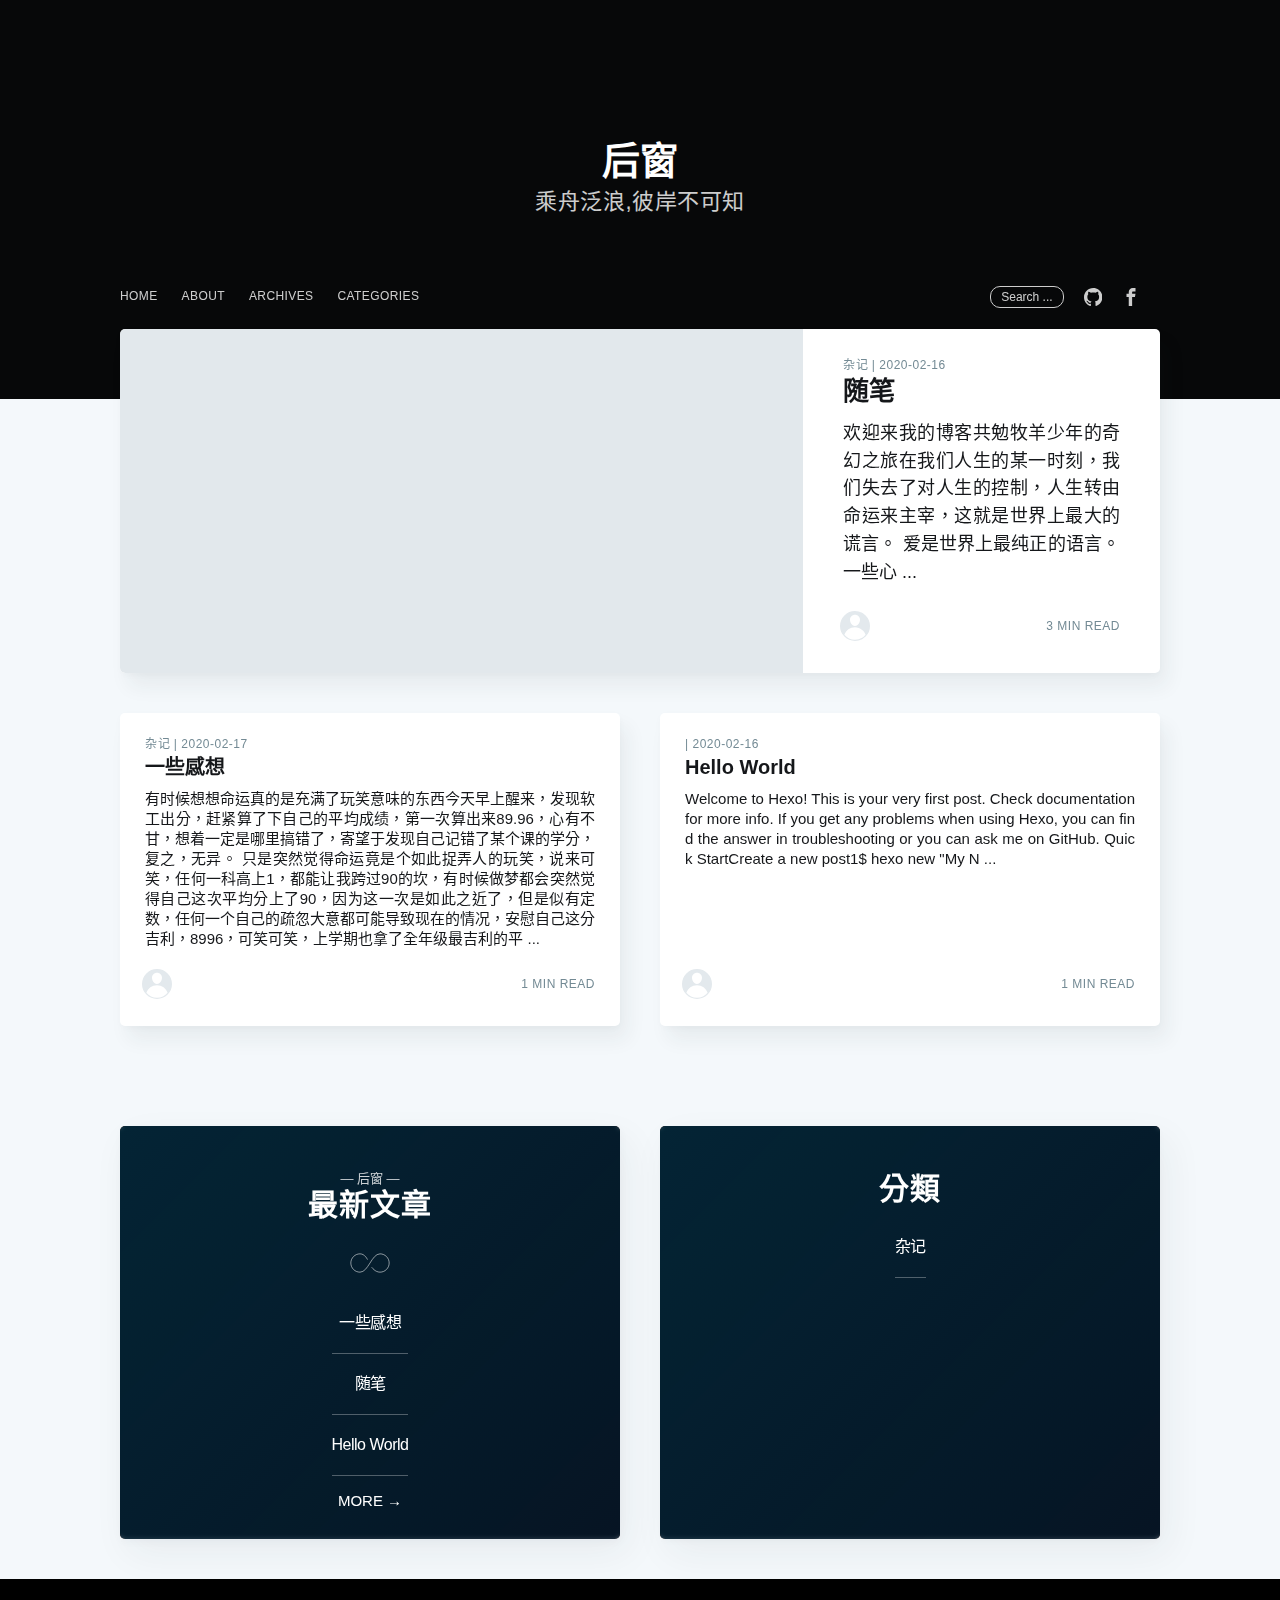
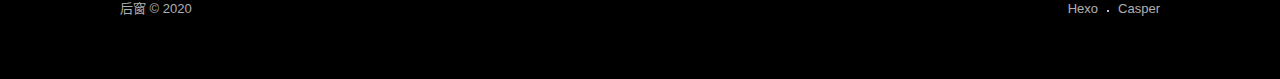
==== commit a078f49e: "Site updated: 2020-02-17 07:07:45" ====
--- a/index.html
+++ b/index.html
@@ -91,6 +91,10 @@
                 <a href="/archives" title="ARCHIVES">ARCHIVES</a>
             </li>
             
+            <li>
+                <a href="/categories" title="CATEGORIES">CATEGORIES</a>
+            </li>
+            
             
         </ul> 
     </div>
@@ -135,22 +139,24 @@
 			
 			<article class="post-card post ">
 				
-				<a class="post-card-image-link" title="MyFirstPessage" href="/2020/02/16/MyFirstPessage/">
+				<a class="post-card-image-link" title="随笔" href="/2020/02/16/MyFirstPessage/">
 					<div class="post-card-image b-lazy" data-src="https://raw.githubusercontent.com/Skybluewater/Skybluewater.github.io/master/photoswipe/covers/c_first.jpg"></div>
 				</a>
 				
 				<div class="post-card-content">
-					<a class="post-card-content-link" title="MyFirstPessage" href="/2020/02/16/MyFirstPessage/">
+					<a class="post-card-content-link" title="随笔" href="/2020/02/16/MyFirstPessage/">
 						<header class="post-card-header">
 							<span class="post-card-tags">
 								
+								
+								杂记
 								| 
 								
 								<time datetime="2020-02-16T04:06:43.000Z">
 									2020-02-16
 								</time>
 							</span>
-							<h2 class="post-card-title">MyFirstPessage</h2>
+							<h2 class="post-card-title">随笔</h2>
 						</header>
 						<div class="post-card-excerpt">
 							<p>
@@ -181,6 +187,57 @@
 						</div>
 						<span class="reading-time">
 							3
+							min read
+						</span>
+					</footer>
+				</div>
+			</article>
+			
+			<article class="post-card post  no-image ">
+				
+				<div class="post-card-content">
+					<a class="post-card-content-link" title="一些感想" href="/2020/02/17/%E4%B8%80%E4%BA%9B%E6%84%9F%E6%83%B3/">
+						<header class="post-card-header">
+							<span class="post-card-tags">
+								
+								
+								杂记
+								| 
+								
+								<time datetime="2020-02-16T21:46:49.000Z">
+									2020-02-17
+								</time>
+							</span>
+							<h2 class="post-card-title">一些感想</h2>
+						</header>
+						<div class="post-card-excerpt">
+							<p>
+								
+								
+								
+								
+								
+								
+								
+								有时候想想命运真的是充满了玩笑意味的东西今天早上醒来，发现软工出分，赶紧算了下自己的平均成绩，第一次算出来89.96，心有不甘，想着一定是哪里搞错了，寄望于发现自己记错了某个课的学分，复之，无异。
+只是突然觉得命运竟是个如此捉弄人的玩笑，说来可笑，任何一科高上1，都能让我跨过90的坎，有时候做梦都会突然觉得自己这次平均分上了90，因为这一次是如此之近了，但是似有定数，任何一个自己的疏忽大意都可能导致现在的情况，安慰自己这分吉利，8996，可笑可笑，上学期也拿了全年级最吉利的平
+								...
+							</p>
+						</div>
+					</a>
+					<footer class="post-card-meta">
+						<div class="author-list">
+							<div class="author-list-item">
+								<div class="author-name-tooltip">SkyBlueWater</div>
+								
+								<a href="/about" class="static-avatar author-profile-image">
+									<svg viewBox="0 0 24 24" xmlns="http://www.w3.org/2000/svg"><g fill="none" fill-rule="evenodd"><path d="M3.513 18.998C4.749 15.504 8.082 13 12 13s7.251 2.504 8.487 5.998C18.47 21.442 15.417 23 12 23s-6.47-1.558-8.487-4.002zM12 12c2.21 0 4-2.79 4-5s-1.79-4-4-4-4 1.79-4 4 1.79 5 4 5z" fill="#FFF"/></g></svg>
+								</a>
+								
+							</div>
+						</div>
+						<span class="reading-time">
+							1
 							min read
 						</span>
 					</footer>
@@ -276,7 +333,13 @@
       
       
       <li>
-        <a href="/2020/02/16/MyFirstPessage/">MyFirstPessage</a>
+        <a href="/2020/02/17/%E4%B8%80%E4%BA%9B%E6%84%9F%E6%83%B3/">一些感想</a>
+      </li>
+      
+      
+      
+      <li>
+        <a href="/2020/02/16/MyFirstPessage/">随笔</a>
       </li>
       
       
@@ -296,6 +359,15 @@
             
             
             
+
+<article class="read-next-card" style="background-image: url(https://raw.githubusercontent.com/Skybluewater/Skybluewater.github.io/master/background.jpg)">
+    <header class="read-next-card-header tagcloud-card">
+        <h3 class="read-next-card-header-title">分類</h3>
+    </header>
+    <div class="read-next-card-content">
+        <ul class="category-list"><li class="category-list-item"><a class="category-list-link" href="/categories/%E6%9D%82%E8%AE%B0/">杂记</a></li></ul>
+    </div>
+</article>
 
 
             
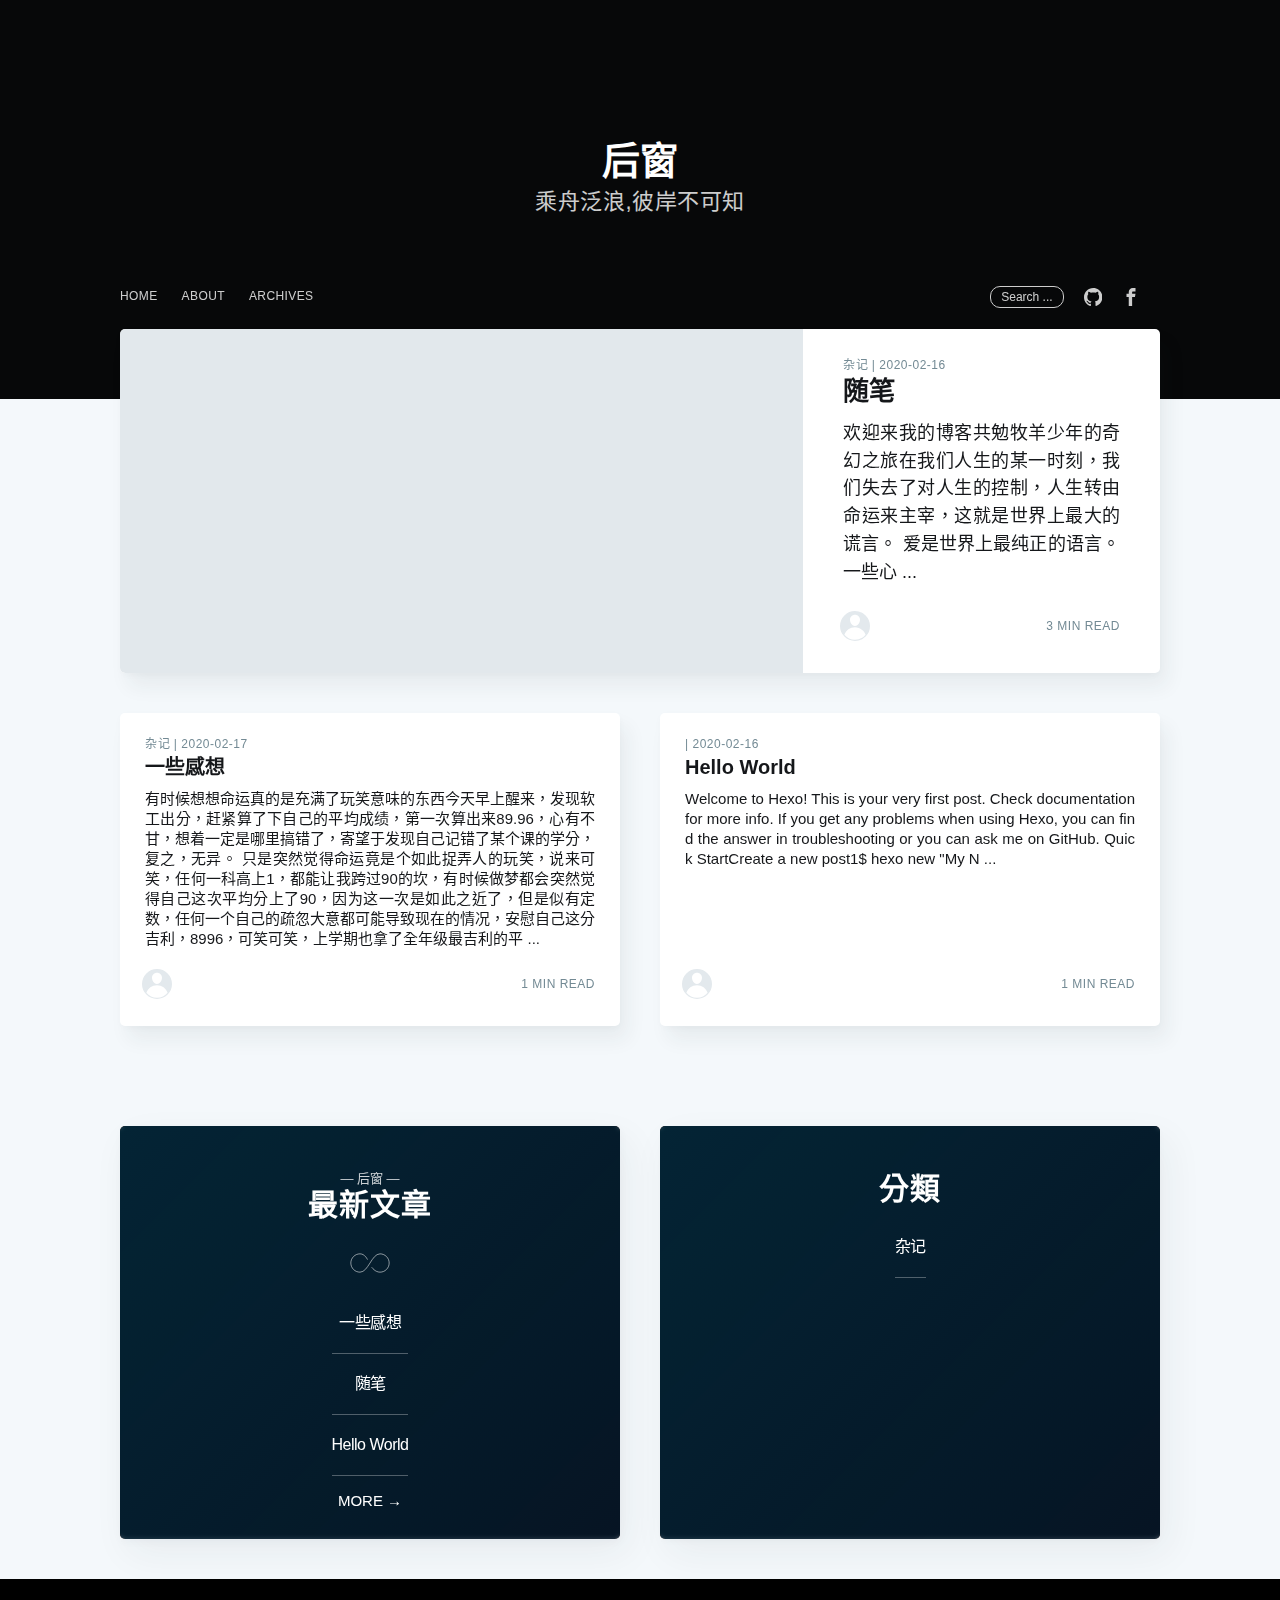
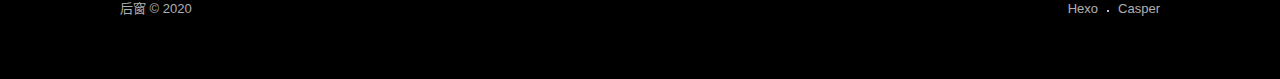
==== commit 20ed91d8: "Site updated: 2020-02-17 16:35:50" ====
--- a/index.html
+++ b/index.html
@@ -91,10 +91,6 @@
                 <a href="/archives" title="ARCHIVES">ARCHIVES</a>
             </li>
             
-            <li>
-                <a href="/categories" title="CATEGORIES">CATEGORIES</a>
-            </li>
-            
             
         </ul> 
     </div>
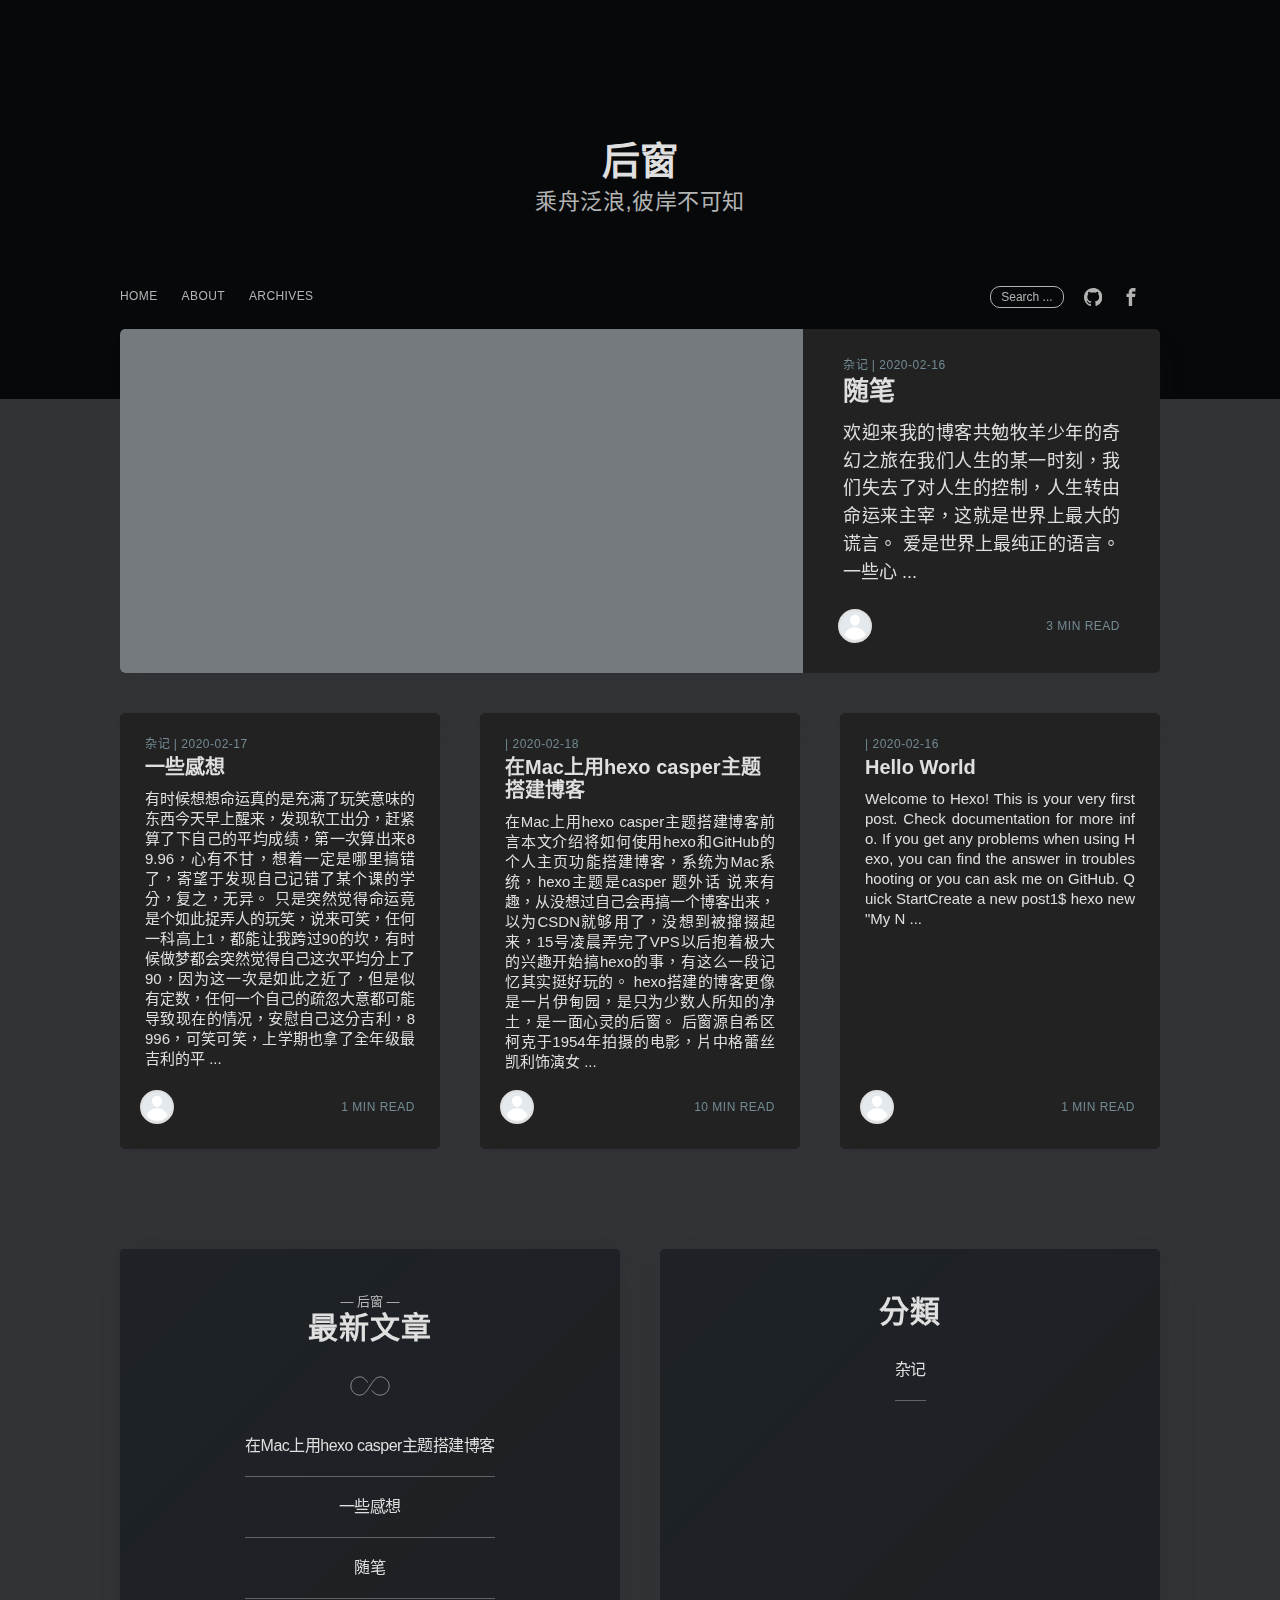
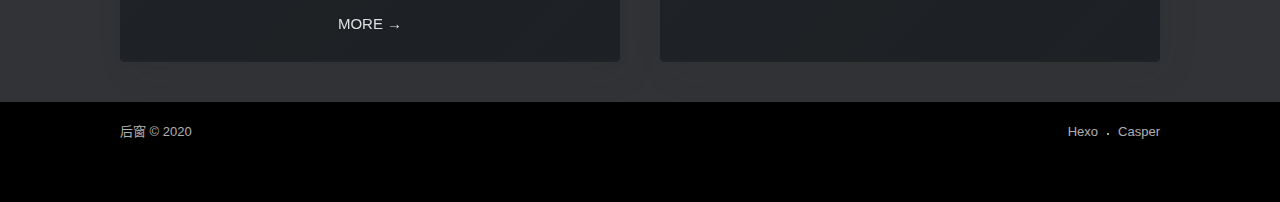
==== commit 44b6c404: "Site updated: 2020-02-18 15:55:07" ====
--- a/index.html
+++ b/index.html
@@ -243,6 +243,58 @@
 			<article class="post-card post  no-image ">
 				
 				<div class="post-card-content">
+					<a class="post-card-content-link" title="在Mac上用hexo casper主题搭建博客" href="/2020/02/18/%E7%94%A8hexo%E6%90%AD%E5%BB%BA%E5%8D%9A%E5%AE%A2/">
+						<header class="post-card-header">
+							<span class="post-card-tags">
+								
+								| 
+								
+								<time datetime="2020-02-18T04:46:30.000Z">
+									2020-02-18
+								</time>
+							</span>
+							<h2 class="post-card-title">在Mac上用hexo casper主题搭建博客</h2>
+						</header>
+						<div class="post-card-excerpt">
+							<p>
+								
+								
+								
+								
+								
+								
+								
+								在Mac上用hexo casper主题搭建博客前言本文介绍将如何使用hexo和GitHub的个人主页功能搭建博客，系统为Mac系统，hexo主题是casper
+题外话
+说来有趣，从没想过自己会再搞一个博客出来，以为CSDN就够用了，没想到被撺掇起来，15号凌晨弄完了VPS以后抱着极大的兴趣开始搞hexo的事，有这么一段记忆其实挺好玩的。
+hexo搭建的博客更像是一片伊甸园，是只为少数人所知的净土，是一面心灵的后窗。
+后窗源自希区柯克于1954年拍摄的电影，片中格蕾丝凯利饰演女
+								...
+							</p>
+						</div>
+					</a>
+					<footer class="post-card-meta">
+						<div class="author-list">
+							<div class="author-list-item">
+								<div class="author-name-tooltip">SkyBlueWater</div>
+								
+								<a href="/about" class="static-avatar author-profile-image">
+									<svg viewBox="0 0 24 24" xmlns="http://www.w3.org/2000/svg"><g fill="none" fill-rule="evenodd"><path d="M3.513 18.998C4.749 15.504 8.082 13 12 13s7.251 2.504 8.487 5.998C18.47 21.442 15.417 23 12 23s-6.47-1.558-8.487-4.002zM12 12c2.21 0 4-2.79 4-5s-1.79-4-4-4-4 1.79-4 4 1.79 5 4 5z" fill="#FFF"/></g></svg>
+								</a>
+								
+							</div>
+						</div>
+						<span class="reading-time">
+							10
+							min read
+						</span>
+					</footer>
+				</div>
+			</article>
+			
+			<article class="post-card post  no-image ">
+				
+				<div class="post-card-content">
 					<a class="post-card-content-link" title="Hello World" href="/2020/02/16/hello-world/">
 						<header class="post-card-header">
 							<span class="post-card-tags">
@@ -329,6 +381,12 @@
       
       
       <li>
+        <a href="/2020/02/18/%E7%94%A8hexo%E6%90%AD%E5%BB%BA%E5%8D%9A%E5%AE%A2/">在Mac上用hexo casper主题搭建博客</a>
+      </li>
+      
+      
+      
+      <li>
         <a href="/2020/02/17/%E4%B8%80%E4%BA%9B%E6%84%9F%E6%83%B3/">一些感想</a>
       </li>
       
@@ -339,10 +397,6 @@
       </li>
       
       
-      
-      <li>
-        <a href="/2020/02/16/hello-world/">Hello World</a>
-      </li>
       
       
     </ul>
--- a/css/allinonecss.min.css
+++ b/css/allinonecss.min.css
@@ -1 +1 @@
-*{margin:0;padding:0;box-sizing:inherit;--safe-area-inset-bottom:env(safe-area-inset-bottom)}html{box-sizing:border-box;font-size:62.5%;-webkit-tap-highlight-color:transparent}body,html{overflow-x:hidden}body{font-size:1.5rem;font-weight:400;line-height:2rem;font-family:"Helvetica Neue",Helvetica,"PingFang SC","Hiragino Sans GB","Microsoft YaHei","微软雅黑",Arial,sans-serif;color:var(--body-color);background:var(--body-bg);-moz-font-feature-settings:"liga" on;-webkit-font-smoothing:antialiased;-moz-osx-font-smoothing:grayscale;text-rendering:optimizeLegibility;-webkit-text-size-adjust:none}hr{position:relative;display:block;width:100%;height:1px;margin:2.5em 0;padding:0;border:0;border-top:5px solid #e3e9ed}img{max-width:100%;image-rendering:-webkit-optimize-contrast}blockquote,dl,ol,p,ul{margin:0 0 1.2em}audio,canvas,iframe,img,svg,video{vertical-align:middle}a{word-break:break-all;background-color:transparent;text-decoration:none;color:#26a8ed}a:active,a:hover{text-decoration:underline;outline:0}input{line-height:normal}input:focus{outline:0}h1,h2,h3,h4,h5,h6{line-height:1.15}.site-wrapper{display:flex;flex-direction:column;min-height:100vh}.site-main{z-index:100;flex-grow:1;-ms-flex-positive:1}.outer{position:relative;padding:0 4vw}.inner{width:100%;max-width:1040px;margin:0 auto}@media (min-width:900px){.author-template .post-feed,.home-template .post-feed,.tag-template .post-feed{margin-top:-70px;padding-top:0}.home-template .site-nav{position:relative;top:-70px}}.site-header{position:relative;padding-top:12px;padding-bottom:12px;color:var(--white-normal);background:50%/cover no-repeat #090a0b}.site-header:before{bottom:0;background:rgba(0,0,0,.18)}.site-header:after,.site-header:before{position:absolute;z-index:10;top:0;right:0;left:0;display:block;content:""}.site-header:after{bottom:auto;height:80px;background:linear-gradient(rgba(0,0,0,.1),transparent)}.site-header.no-cover:after,.site-header.no-cover:before{display:none}.site-header-content{display:flex;flex-direction:column;min-height:200px;max-height:450px;padding:10vw 4vw;text-align:center;align-items:center;-webkit-box-align:center;-webkit-box-pack:center;-ms-flex-align:center;justify-content:center}.site-title{font-size:3.8rem;font-weight:700;z-index:10;margin:0;padding:0}.site-description{font-size:2.2rem;font-weight:300;z-index:10;margin:0;padding:5px 0;letter-spacing:.5px;opacity:.8}@media (max-width:500px){h1{font-size:2.2rem}.site-title{font-size:3rem}.site-description{font-size:1.8rem}}.site-nav{font-size:1.2rem;position:relative;z-index:300;height:40px;align-items:center;justify-content:space-between}.site-nav li{margin:.5em 0;padding-left:.3em;line-height:1.6em}.site-nav,.site-nav-left{display:flex;overflow-y:hidden}.site-nav-left{margin-right:10px;white-space:nowrap;letter-spacing:.4px;align-items:center;-webkit-box-align:center;-ms-flex-align:center;-webkit-overflow-scrolling:touch;-ms-overflow-scrolling:touch}.site-nav-logo{font-size:1.7rem;font-weight:700;line-height:1em;display:block;margin-right:24px;padding:11px 0;letter-spacing:-.5px;color:var(--white-normal);flex-shrink:0}.site-nav-logo:hover{text-decoration:none}.site-nav-logo img{display:block;width:auto;height:21px}.nav{display:flex;margin:0 0 0 -12px;padding:0;list-style:none}.nav li{padding:0;text-transform:uppercase}.nav li,.nav li a{display:block;margin:0}.nav li a{padding:10px 12px;opacity:.8;color:var(--white-normal)}.nav li a:hover{text-decoration:none;opacity:1}.search-button-area,.site-nav-right{height:40px}.search-button-area,.site-nav-right,.social-links{display:flex;align-items:center;-webkit-box-align:center;-ms-flex-align:center;flex-shrink:0}.social-links a:last-of-type{padding-right:20px}.social-link{display:flex;margin:0;padding:10px;opacity:.8;color:var(--white-normal);align-items:center;-webkit-box-align:center;-webkit-box-pack:center;-ms-flex-align:center;justify-content:center}.social-link:hover{opacity:1}.social-link svg{height:1.8rem;fill:var(--white-normal)}.search-button{margin:0 10px;font-size:1.2rem;line-height:1em;display:block;padding:4px 10px;opacity:.8;color:var(--white-normal);border:1px solid var(--white-normal);border-radius:10px}.search-button:hover{text-decoration:none;opacity:1}@media (max-width:700px){.site-header{padding-right:0;padding-left:0}.site-nav-left{margin-right:0;padding-left:4vw}.site-nav-right{display:none}}.post-feed{position:relative;margin:0 -20px;padding:40px 0 0;flex-wrap:wrap}.post-card,.post-feed{display:flex}.post-card{overflow:hidden;flex-direction:column;min-height:300px;margin:0 20px 40px;transition:.5s;-webkit-transform:translate3d(0,0,0);transform:translate3d(0,0,0);-webkit-transform:translateZ(0);transform:translateZ(0);border-radius:5px;background:var(--post-card-bg);background-size:cover;box-shadow:8px 14px 20px rgba(39,44,49,.06),1px 3px 8px rgba(39,44,49,.03);flex:1 1 300px}.post-card:hover{-webkit-transform:translate3D(0,-1px,0) scale(1.02);transform:translate3D(0,-1px,0) scale(1.02)}.post-card-image-link{position:relative;display:block;overflow:hidden;border-radius:5px 5px 0 0}.post-card-image{width:auto;height:200px;background:50%/cover no-repeat #c5d2d9}.post-card-content-link{position:relative;display:block;padding:25px 25px 0;color:var(--post-card-link);flex-grow:1;-ms-flex-positive:1}.post-card-content-link:hover{text-decoration:none}.post-card-tags{font-size:1.2rem;font-weight:500;line-height:1.15em;display:block;margin-bottom:4px;letter-spacing:.5px;text-transform:uppercase;color:#738a94}.post-card-content{display:flex;flex-direction:column;-webkit-box-flex:1;-webkit-box-pack:justify;flex-grow:1;-ms-flex-pack:justify;-ms-flex-positive:1;justify-content:space-between}.post-card-meta{display:flex;padding:0 25px 25px;align-items:flex-end;-webkit-box-align:end;-webkit-box-pack:justify;-ms-flex-align:end;justify-content:space-between}.author-profile-image{width:30px;height:30px;display:block;border-radius:100%;background:#e3e9ed;-o-object-fit:cover;object-fit:cover}.author-list{display:flex;margin:0;padding:0;list-style:none;flex-wrap:wrap-reverse}.author-list-item{position:relative;margin:0;padding:0;flex-shrink:0}.static-avatar{width:34px;height:34px;margin:0 -5px;display:block;overflow:hidden;border:2px solid var(--white-normal);border-radius:100%}.author-name-tooltip{font-size:1.2rem;position:absolute;z-index:999;bottom:105%;display:block;padding:2px 8px;transition:.3s cubic-bezier(.4,.01,.165,.99);-webkit-transform:translateY(6px);transform:translateY(6px);white-space:nowrap;letter-spacing:.2px;pointer-events:none;opacity:0;color:var(--white-normal);border-radius:3px;background:#15171a}.author-list-item:hover .author-name-tooltip{-webkit-transform:translateY(0);transform:translateY(0);opacity:1}.reading-time{font-size:1.2rem;font-weight:500;line-height:33px;margin-left:20px;letter-spacing:.5px;text-transform:uppercase;color:#738a94;flex-shrink:0}@media (min-width:795px){.home-template .post-feed .post-card:nth-child(6n+1):not(.no-image){flex-direction:row;flex:1 1 100%}.home-template .post-feed .post-card:nth-child(6n+1):not(.no-image) .post-card-image-link{position:relative;border-radius:5px 0 0 5px;flex:1 1 auto}.home-template .post-feed .post-card:nth-child(6n+1):not(.no-image) .post-card-image{position:absolute;width:100%;height:100%}.home-template .post-feed .post-card:nth-child(6n+1):not(.no-image) .post-card-content{flex:0 1 357px}.home-template .post-feed .post-card:nth-child(6n+1):not(.no-image) h2{font-size:2.6rem}.home-template .post-feed .post-card:nth-child(6n+1):not(.no-image) p{font-size:1.8rem;line-height:1.55em}.home-template .post-feed .post-card:nth-child(6n+1):not(.no-image) .post-card-content-link{padding:30px 40px 0}.home-template .post-feed .post-card:nth-child(6n+1):not(.no-image) .post-card-meta{padding:0 40px 30px}}.home-template .site-header:after{display:none}@media (max-width:650px){.author-name-tooltip{display:none}.post-feed{padding-top:5vw}.post-card{margin:0 20px 20px}.post-card:hover{-webkit-transform:translate3d(0,0,0);transform:translate3d(0,0,0)}}.page-template .site-main,.post-template .site-main{padding-bottom:4vw;background:var(--post-bg)}.post-full{position:relative;z-index:50}.post-full-header{max-width:1040px;margin:0 auto;padding:5vw 3vw;text-align:center}@media (max-width:500px){.post-full-header{padding:10vw 3vw}}.post-full-meta{font-size:1.4rem;font-weight:600;display:flex;text-transform:uppercase;color:#738a94;align-items:center;-webkit-box-align:center;-webkit-box-pack:center;-ms-flex-align:center;justify-content:center}.post-full-meta-date{color:#3eb0ef}.post-full-title{font-size:4rem;margin:0;color:var(--H-title)}.date-divider{display:inline-block;margin:0 6px 1px}.post-full-image{height:800px;margin:0 -10vw -165px;border-radius:5px;background:50%/cover #c5d2d9}@media (max-width:1170px){.post-full-image{height:600px;margin:0 -4vw -100px;border-radius:0}}@media (max-width:800px){.post-full-image{height:400px}}.post-full-content{font-size:1.75rem;line-height:1.6em;position:relative;min-height:230px;margin:0 auto;padding:70px 100px 0;background:var(--post-full-content)}@media (max-width:1170px){.post-full-content{padding:5vw 7vw 0}}.post-full-content:before{left:-5px;-webkit-transform:rotate(-5deg);transform:rotate(-5deg)}.post-full-content:after,.post-full-content:before{position:absolute;z-index:-1;top:15px;display:block;width:20px;height:200px;content:"";background:rgba(39,44,49,.15);-webkit-filter:blur(5px);filter:blur(5px)}.post-full-content:after{right:-5px;-webkit-transform:rotate(5deg);transform:rotate(5deg)}.no-image .post-full-content{padding-top:0}.no-image .post-full-content:after,.no-image .post-full-content:before{display:none}.post-full-content blockquote,.post-full-content dl,.post-full-content h1,.post-full-content h2,.post-full-content h3,.post-full-content h4,.post-full-content h5,.post-full-content h6,.post-full-content ol,.post-full-content p,.post-full-content pre,.post-full-content ul{min-width:100%}.post-full-content li p{margin:0}.post-full-content iframe{margin:0 auto}.post-full-content .fluid-width-video-wrapper{margin:1.5em 0 3em}.post-full-content h1,.post-full-content h2,.post-full-content h3,.post-full-content h4,.post-full-content h5,.post-full-content h6{color:var(--H-title)}@media (max-width:500px){.post-full-meta{font-size:1.2rem;line-height:1.3em}.post-full-title{font-size:2.9rem}.post-full-image{height:350px;margin-bottom:4vw}.post-full-content{padding:0}.post-full-content:after,.post-full-content:before{display:none}}.read-next-feed{margin:0 -20px;padding:40px 0 0;flex-wrap:wrap}.read-next-card,.read-next-feed{display:flex}.read-next-card{position:relative;overflow:hidden;flex-direction:column;margin:0 20px 40px;padding:25px;border-radius:5px;background:50%/cover #15171a;box-shadow:8px 14px 38px rgba(39,44,49,.06),1px 3px 8px rgba(39,44,49,.03);flex:1 1 300px}.read-next-card:before{position:absolute;top:0;right:0;bottom:0;left:0;display:block;content:"";border-radius:5px;background:linear-gradient(135deg,rgba(0,40,60,.8),rgba(0,20,40,.7));-webkit-backdrop-filter:blur(2px);backdrop-filter:blur(2px)}.read-next-card-header{position:relative;z-index:50;padding-top:20px;text-align:center}.read-next-card-header-sitetitle{font-size:1.3rem;line-height:1.3em;display:block;opacity:.8}.read-next-card-header-title{font-size:3rem;line-height:1.2em;margin:0;padding:0 20px;letter-spacing:1px}.read-next-divider{position:relative;display:flex;height:80px;justify-content:center}.read-next-divider svg{width:40px;fill:transparent;stroke:var(--white-normal);stroke-opacity:.65;stroke-width:.5px}.read-next-card-content{font-size:1.7rem;position:relative;z-index:50;display:flex;flex-grow:1;-ms-flex-positive:1}.read-next-card-content ul{display:flex;flex-direction:column;margin:0 auto;padding:0;list-style:none;text-align:center}.read-next-card-content li{font-size:1.6rem;font-weight:200;line-height:1.25em;margin:0;padding:0;letter-spacing:-.5px}.read-next-card-content li a{font-weight:500;display:block;padding:20px 0;transition:opacity .3s;vertical-align:top;border-bottom:1px solid hsla(0,0%,100%,.3)}.read-next-card-content li:first-of-type a{padding-top:10px}.read-next-card-content li a:hover{opacity:1}.read-next-card-footer{position:relative;margin:15px 0 3px;text-align:center}.read-next-card,.read-next-card-content li a,.read-next-card-content-ext a,.read-next-card-footer a{color:var(--read-next-card-text)}.read-next-card-content li a:hover,.read-next-card-content-ext a:hover,.read-next-card-footer a:hover{color:var(--white-normal)}.floating-header{position:fixed;z-index:1000;top:0;right:0;left:0;display:flex;visibility:hidden;height:60px;transition:.5s cubic-bezier(.19,1,.22,1);-webkit-transform:translate3d(0,-120%,0);transform:translate3d(0,-120%,0);border-bottom:1px solid rgba(0,0,0,.06);background:var(--floating-header-bg);align-items:center;-webkit-box-align:center;-ms-flex-align:center}.floating-active{visibility:visible;transition:.5s cubic-bezier(.22,1,.27,1);-webkit-transform:translateZ(0);transform:translateZ(0)}.floating-header-logo{font-size:1.6rem;line-height:1em;overflow:hidden;margin:0 0 0 20px;white-space:nowrap;letter-spacing:-1px;text-overflow:ellipsis}.floating-header-logo a{font-weight:700;line-height:1.1em;display:flex;color:var(--post-card-link);align-items:center;-webkit-box-align:center;-ms-flex-align:center}.floating-header-logo a:hover{text-decoration:none}.floating-header-logo img{max-height:20px;margin:0 10px 0 0}.floating-header-divider{line-height:1em;color:var(--post-card-link);margin:0 5px}.floating-header-title{font-size:1.6rem;font-weight:700;line-height:1.3em;overflow:hidden;margin:0;white-space:nowrap;text-overflow:ellipsis;color:var(--post-card-link);flex:1}.progress{position:absolute;right:0;bottom:-1px;left:0;width:100%;height:2px;color:#3eb0ef;border:none;background:0 0;-webkit-appearance:none;-moz-appearance:none;appearance:none}.progress::-webkit-progress-bar{background-color:transparent}.progress::-webkit-progress-value{background-color:#3eb0ef}.progress::-moz-progress-bar{background-color:#3eb0ef}.progress-container{position:absolute;top:0;left:0;display:block;width:100%;height:2px;background-color:transparent}.progress-bar{display:block;width:50%;height:inherit;background-color:#3eb0ef}@media (max-width:900px){.floating-header{height:40px}.floating-header-logo,.floating-header-title{font-size:1.5rem}}@media (max-width:800px){.floating-header-logo{margin-left:10px}.floating-header-divider,.floating-header-title{visibility:hidden}}.site-header-content .author-profile-image{z-index:10;width:100px;height:100px;margin:0 0 20px;box-shadow:0 0 0 6px hsla(0,0%,100%,.1);flex-shrink:0}.site-header-content .author-bio{font-size:2rem;font-weight:300;line-height:1.3em;z-index:10;max-width:600px;margin:5px 0 10px;letter-spacing:.5px;opacity:.8;flex-shrink:0}.site-header-content .author-meta{font-family:Georgia,serif;font-style:italic;z-index:10;display:flex;margin:0 0 10px;align-items:center;-webkit-box-align:center;-webkit-box-pack:center;-ms-flex-align:center;-ms-flex-negative:0;-ms-flex-pack:center;flex-shrink:0;justify-content:center}.site-header-content .author-location svg{height:1.9rem;stroke:var(--white-normal)}.site-header-content .bull{display:inline-block;margin:0 12px;opacity:.5}.site-header-content .social-link:first-of-type{padding-left:4px}@media (max-width:500px){.site-header-content .author-bio{font-size:1.8rem;line-height:1.15em;letter-spacing:0}.author-location,.author-stats{display:none}}.error-message{text-align:center}.error-code{font-size:12vw;line-height:1em;margin:0;letter-spacing:-5px;opacity:.3}.error-description{font-size:3rem;font-weight:400;line-height:1.3em;margin:0;color:#738a94}@media (max-width:800px){.error-description{font-size:1.8rem;margin:5px 0 0}}.error-link{display:inline-block;margin-top:5px}.error-template .post-feed{padding-top:0}.search-overlay{position:fixed;z-index:9000;top:0;right:0;bottom:0;left:0;display:flex;transition:opacity .2s ease-in;pointer-events:none;will-change:transform;-webkit-transform:translateZ(0);transform:translateZ(0);opacity:0;background:rgba(0,25,40,.97);-webkit-backdrop-filter:blur(3px);backdrop-filter:blur(3px);-webkit-box-align:center;-webkit-box-pack:center;-ms-flex-align:center;justify-content:center}.search-overlay:target{pointer-events:auto;opacity:1}.site-footer{position:relative;padding-top:20px;padding-bottom:60px;color:var(--white-normal);background:#000}.site-footer-content{font-size:1.3rem;display:flex;align-items:center;-webkit-box-align:center;-webkit-box-pack:justify;-ms-flex-align:center;-ms-flex-pack:justify;flex-wrap:wrap;justify-content:space-between}.site-footer-content,.site-footer-content a{color:hsla(0,0%,100%,.7)}.site-footer-content a:hover{text-decoration:none;color:var(--white-normal)}.site-footer-nav{display:flex}.site-footer-nav a{position:relative;margin-left:20px}.site-footer-nav a:before{position:absolute;top:11px;left:-11px;display:block;width:2px;height:2px;content:"";border-radius:100%;background:var(--white-normal)}.site-footer-nav a:first-of-type:before{display:none}@media (max-width:650px){.site-footer-content{flex-direction:column}.site-footer-nav a:first-child{margin-left:0}}img[mode=aspectFill]{object-fit:cover}.copyright{display:flex;align-items:center}.leancloud-visitors{position:relative;margin-left:20px}.leancloud-visitors:before{position:absolute;top:11px;left:-11px;display:block;width:2px;height:2px;content:"";border-radius:100%;background:var(--white-normal)}.search-result-list{padding:0 1.5rem 0 2rem}.search-result{text-align:justify;word-break:break-all}.custom-page{transition:unset!important;-webkit-transform:unset!important;transform:unset!important;box-shadow:unset!important}.post-card-excerpt{text-align:justify;word-break:break-all}.page-full-content{padding:4vw!important}.author-stats{color:var(--white-normal)}.tagcloud-card{padding-bottom:20px}.post-site-header:after,.post-site-header:before{display:none}.tags-postTags{list-style:none;padding:0;margin:4vw 0}.tags-postTags li{margin-right:8px;margin-bottom:8px;display:inline-block;font-weight:400;letter-spacing:0;border-radius:3px;padding:5px 10px;background:rgba(0,0,0,.05);color:var(--link-color)}.tags-postTags li:hover{background:rgba(0,0,0,.1);color:rgba(0,0,0,.68)}.tags-postTags a{text-decoration:none;font-size:15px;color:var(--link-color-hover)}.hide{display:none}@media (max-width:500px){.post-card-title{font-size:18px!important}.post-full-content{font-size:1.6rem}}.post-card-title{margin:0 0 .5em;font-size:2rem}.b-lazy.post-img{min-height:200px;min-width:100%;background:50% no-repeat #c5d2d9!important;border-radius:4px}.b-lazy{width:auto;transition:.5s ease-in-out;opacity:.5}.b-lazy.b-loaded{min-height:0;min-width:0;opacity:1}@media (max-width:800px){.floating-header-divider,.floating-header-title{visibility:inherit!important}.floating-header-logo{margin-left:10px;padding-right:5px}.floating-header-divider{margin-left:0}}.search-button-area{margin:0 10px}@media (min-width:701px){.search-button-area{display:none}#local-search-result{width:80%!important;padding:2rem 1rem!important;margin:6rem 0 1rem!important;border-radius:4px}}.search-form{height:5rem;text-align:center;position:fixed;top:0;width:100%;background:var(--body-bg)}.search-overlay-logo{position:absolute;left:0;top:0;height:5rem;padding:1.25rem 1.8rem 1.25rem 2rem}.search-overlay-logo>img{width:2.5rem;height:2.5rem;border-radius:50%}.search-input{color:var(--post-card-link);background:var(--search-input-bg);border:none;font-size:1.5rem;border-radius:4px;height:3.5rem;margin:.75rem 1.5rem;padding:0 2rem;width:calc(100% - 14.5rem);max-width:600px}.search-overlay-close{position:absolute;right:0;top:0;height:5rem;width:5rem}.search-overlay-close:before{-webkit-transform:rotate(45deg);transform:rotate(45deg)}.search-overlay-close:after{-webkit-transform:rotate(-45deg);transform:rotate(-45deg)}.search-overlay-close:after,.search-overlay-close:before{position:absolute;top:2.4rem;right:1.8rem;width:2rem;height:2px;content:"";background:rgba(0,25,40,.97)}#local-search-result{padding-top:1rem;margin:5rem 0 0;background:var(--body-bg);color:var(--post-card-link);width:100%;overflow:auto;border-top:1px solid var(--search-input-bg)}#local-search-result ul li{list-style:none;padding-top:.8em}.search-result-title{font-size:1.8rem}.search-keyword{color:red}.site-footer-nav{-webkit-box-pack:center;-ms-flex-pack:center;flex-wrap:wrap;justify-content:center}.pagination{font-size:1.5rem;position:relative;width:80%;max-width:840px;margin:2rem auto;text-align:center}.pagination a{transition:.2s;color:#8f8f94}.page-nav{overflow:hidden;min-width:100px;text-align:center;border-radius:4px;background:var(--post-card-bg)}.page-nav .current{font-weight:700;color:#555}.page-nav .current:hover{color:#555}.page-nav>.page-number,.prev-next-post{display:inline-block;min-width:100px;padding:8px 0}.next-post,.page-nav>.next,.page-nav>.prev,.prev-post{position:absolute;display:inline-block;padding:8px 16px;transition:border .3s;text-decoration:none;border-radius:4px}.next-post,.prev-post{border:1px solid #dedede}.page-nav>.prev,.prev-post{left:0}.next-post,.page-nav>.next{right:0}.page-nav>.next:hover,.page-nav>.prev:hover,.page-number:hover,.pagination a:hover{color:var(--page-nav--hover)}@media (max-width:800px){.next-post,.page-nav>.next,.page-nav>.prev,.prev-next-post,.prev-post{position:static;width:100%}.page-nav>.page-number{width:33.3%}.pagination{width:100%;margin-bottom:.5rem}.t-g-control{top:unset!important;right:unset!important;bottom:0!important;flex-direction:row!important;width:100%;justify-content:center}.toc-main{width:100%}}#comment{padding-top:2rem}@media (min-width:1170px){#comment{padding:20px 100px 0}::-webkit-scrollbar{width:8px;height:6px;background-color:var(--post-card-bg)}::-webkit-scrollbar-track{-webkit-box-shadow:inset 0 0 3px rgba(0,0,0,.3);border-radius:6px;background-color:var(--post-card-bg)}::-webkit-scrollbar-thumb{border-radius:6px;-webkit-box-shadow:inset 0 0 3px rgba(0,0,0,.3);background-color:#555}}.v .vwrap .vedit .vemojis i{font-size:22px!important}.v *{font-size:15px!important}.v .vlist .vcard .vh .vmeta .vat{color:var(--post-card-link)!important}.v .vbtn{color:var(--post-card-link)!important;background:var(--post-full-content)!important}.v .vbtn:active,.v .vbtn:hover{color:#f6f8fa!important;border-color:var(--page-nav--hover)!important;background:var(--toc-btn-hover)!important}.v .vwrap .vedit .vctrl span{color:var(--body-color)!important}.read-next-card-content-ext{font-size:1.7rem;position:relative;z-index:50;display:flex;flex-grow:1;-ms-flex-positive:1;flex-wrap:wrap}.read-next-card-content-ext a{padding:10px}.toc-bar{z-index:666;position:fixed;height:100%;display:flex;align-items:center;transition:.5s ease-in-out}.toc-btn-bar svg{width:32px;height:32px;fill:#8a8a8a}.toc-btn{z-index:666;cursor:pointer;margin-right:10px;width:40px;height:40px;display:block;padding:4px;border-radius:4px;background:var(--toc-btn);box-shadow:0 1px 3px rgba(0,0,0,.1);transition:background .1s ease-in-out}.toc-btn:hover{background:var(--toc-btn-hover)}.toc-main{background:var(--floating-header-bg);height:100%;padding:100px 40px;border-left:1px solid rgba(0,0,0,.06);overflow-y:scroll}.toc-main::-webkit-scrollbar{display:none}.toc-main li,.toc-main ol,.toc-main ul{list-style:none}.toc{margin:0;padding:0}@media only screen and (max-width:767px){.toc-bar{width:100%;top:100%}.toc-btn-bar{text-align:center;position:fixed;bottom:0;padding-bottom:calc(var(--safe-area-inset-bottom) - 10px);z-index:666;width:100%;display:flex;flex-direction:row;justify-content:center}.toc-btn{margin:0 5px 10px}}@media only screen and (min-width:768px){.toc-bar{right:-100%}.toc-btn:nth-child(2){margin:10px 10px 10px 0}}code,pre{font-family:"Roboto Mono",Monaco,courier,monospace;font-size:.9em;background-color:var(--color-1);-webkit-font-smoothing:initial;-moz-osx-font-smoothing:initial}code{color:#e96900;padding:3px 5px;margin:0 2px;border-radius:2px;white-space:nowrap}kbd{margin:0 4px;padding:3px 4px;background:#eee;color:#555;border-radius:3px;box-shadow:inset 0 -1px 0 rgba(0,0,0,.25)}em{color:#7f8c8d}.markdown-body>:first-child{margin-top:0}.markdown-body li{margin:.5em 0;padding-left:.3em;line-height:1.6em}.markdown-body img{max-width:100%}.markdown-body span.light{color:#7f8c8d}.markdown-body span.info{font-size:.85em;display:inline-block;vertical-align:middle;width:280px;margin-left:20px}.markdown-body h1{margin:0 0 1.2em}.markdown-body h2{margin-top:2em;margin-bottom:1em;padding-bottom:.6em;border-bottom:1px solid #ddd}.markdown-body h3{line-height:1.2;position:relative}.markdown-body h3,.markdown-body h4,.markdown-body h5,.markdown-body strong{margin-bottom:1em;font-weight:600;color:var(--color-2);margin-top:1.5em}.markdown-body figure{margin-bottom:1.2em}.markdown-body p{line-height:1.6em;position:relative;z-index:1;text-align:left}.markdown-body ol,.markdown-body ul{padding-left:1.5em;position:inherit}.markdown-body ol ol,.markdown-body ol ul,.markdown-body ul ol,.markdown-body ul ul{margin:0}.markdown-body a{color:#26a8ed;font-weight:600}.markdown-body a.button{font-size:.9em;color:#fff;margin:.2em 0;width:180px;text-align:center;padding:12px 24px;display:inline-block;vertical-align:middle}.markdown-body h2 a,.markdown-body h2 button,.markdown-body h3 a,.markdown-body h3 button{pointer-events:auto;color:#2c3e50}.markdown-body blockquote{margin:2em 0;padding:20px 0 20px 20px;border-left:4px solid #26a8ed}.markdown-body blockquote p{font-weight:600;margin-left:0;margin-bottom:0;padding-bottom:0}.markdown-body iframe{margin:1em 0}.markdown-body>table{word-break:keep-all;border-spacing:0;border-collapse:collapse;margin:1.2em auto;padding:0;display:block;overflow-x:auto}.markdown-body>table td,.markdown-body>table th{line-height:1.5em;padding:.4em .8em;border:1px solid #ddd}.markdown-body>table th{font-weight:700;text-align:left}.markdown-body>table th,.markdown-body>table tr:nth-child(2n){background-color:var(--color-1)}.markdown-body>table th code,.markdown-body>table tr:nth-child(2n) code{background-color:#efefef}.markdown-body p.error,.markdown-body p.success,.markdown-body p.warn{padding:12px 24px 12px 30px;margin:2em 0;border-left-width:4px;border-left-style:solid;background-color:var(--color-1);position:relative;border-bottom-right-radius:2px;border-top-right-radius:2px}.markdown-body p.error:before,.markdown-body p.success:before,.markdown-body p.warn:before{position:absolute;top:14px;left:-12px;color:#fff;width:20px;height:20px;border-radius:100%;text-align:center;line-height:20px;font-weight:700;font-family:Dosis,"Source Sans Pro","Helvetica Neue",Arial,sans-serif;font-size:14px}.markdown-body p.error code,.markdown-body p.success code,.markdown-body p.warn code{background-color:#efefef}.markdown-body p.error em,.markdown-body p.success em,.markdown-body p.warn em{color:#34495e}.markdown-body p.error{border-left-color:#f66}.markdown-body p.error:before{content:"\2717";background-color:#f66}.markdown-body p.warn{border-left-color:#f90}.markdown-body p.warn:before{content:"!";background-color:#f90}.markdown-body p.success{border-left-color:#42b983}.markdown-body p.success:before{content:"\2713";background-color:#42b983}.highlight{overflow-x:auto;overflow-y:hidden;background-color:var(--color-1);padding:.4em 0 0;line-height:1.1em;border-radius:2px;position:relative}.highlight table,.highlight td,.highlight tr{width:100%;border-collapse:collapse;padding:0;margin:0}.highlight .gutter{width:1.5em}.highlight .code pre{padding:1.2em 1.4em;margin:0}.highlight .code .line{min-height:1.5em}.highlight.bash .code:before,.highlight.css .code:before,.highlight.html .code:before,.highlight.js .code:before{position:absolute;top:0;right:0;padding:5px 10px 0;color:#ccc;text-align:right;font-size:1.4rem;line-height:15px;height:15px;font-weight:600}.highlight.html .code:before{content:"HTML"}.highlight.js .code:before{content:"JS"}.highlight.bash .code:before{content:"Shell"}.highlight.css .code:before{content:"CSS"}.gutter pre{color:#999;margin-bottom:0;padding:1.2em 0 1.2em 1.4em;font-size:.9em}pre{margin-bottom:1.2em;color:var(--pre-color);line-height:1.45;overflow:auto}pre .constant,pre .function .keyword{color:#0092db}pre .attribute,pre .keyword{color:#e96900}pre .literal,pre .number{color:#ae81ff}pre .change,pre .clojure .built_in,pre .flow,pre .lisp .title,pre .nginx .title,pre .tag,pre .tag .title,pre .tex .special,pre .winutils{color:#2973b7}pre .class .title{color:#fff}pre .regexp,pre .symbol,pre .symbol .string,pre .value{color:#42b983}pre .title{color:#a6e22e}pre .addition,pre .apache .cbracket,pre .apache .tag,pre .attr_selector,pre .built_in,pre .django .filter .argument,pre .django .template_tag,pre .django .variable,pre .envvar,pre .haskell .type,pre .javadoc,pre .preprocessor,pre .prompt,pre .pseudo,pre .ruby .class .parent,pre .smalltalk .array,pre .smalltalk .class,pre .smalltalk .localvars,pre .sql .aggregate,pre .stream,pre .string,pre .subst,pre .tag .value,pre .tex .command{color:#42b983}pre .apache .sqbracket,pre .comment,pre .deletion,pre .doctype,pre .java .annotation,pre .pi,pre .python .decorator,pre .shebang,pre .template_comment,pre .tex .formula{color:#b3b3b3}pre .coffeescript .javascript,pre .javascript .xml,pre .tex .formula,pre .xml .cdata,pre .xml .css,pre .xml .javascript,pre .xml .vbscript{opacity:.5}:root{--body-bg:#F4F8FB;--body-color:#3C484E;--post-bg:#FFFFFF;--H-title:#090A0B;--white-normal:#FFFFFF;--post-card-link:#15171A;--post-card-bg:#FFFFFF;--post-full-content:#FFFFFF;--read-next-card-text:#FFFFFF;--search-input-bg:rgba(0, 0, 0, 0.04);--page-nav--hover:#3C484E;--floating-header-bg:rgba(255, 255, 255, .95);--toc-btn:#f6f8fa;--toc-btn-hover:#F0F2F3;--color-1:#f8f8f8;--color-2:#2c3e50;--pre-color:#525252}@media (prefers-color-scheme:dark){:root{--body-bg:#323336;--body-color:#dfdfdf;--H-title:#dfdfdf;--white-normal:#dfdfdf;--post-bg:#323336;--post-card-link:#dfdfdf;--post-card-bg:#222;--post-full-content:#323336;--page-nav--hover:#dfdfdf;--read-next-card-text:#dfdfdf;--search-input-bg:rgba(255, 255, 255, 0.04);--floating-header-bg:rgba(34, 34, 34, .95);--toc-btn:#222;--toc-btn-hover:#2B2B2B;--color-1:#222;--color-2:#dfdfdf;--pre-color:#dfdfdf}.b-lazy.b-loaded{opacity:.85}.b-lazy.b-loaded:hover{opacity:1}.read-next-card:before{background:linear-gradient(135deg,rgba(33,37,41,.8),rgba(33,37,41,.7))}.search-overlay-close:after,.search-overlay-close:before{background:#fff}.search-overlay,.tags-postTags li{background:#222}.tags-postTags li:hover{background:#2b2b2b}.next-post,.prev-post{color:#dfdfdf}.v input,.v textarea{color:#dfdfdf!important}.v code,.v pre,.vpreview{background-color:#222!important}.v .vlist .vcard .vhead .vsys{background:unset!important}.v .vlist .vcard .vh,.v .vlist .vcard .vquote{border:none!important}.v .vlist{background:#111;padding:0 1.5rem;border-radius:4px}.v .vlist .vcard .vcontent.expand:before{background:linear-gradient(180deg,rgba(82,82,82,0),rgba(50,51,54,.9))!important}.v .vlist .vcard .vcontent.expand:after{background:rgba(50,51,54,.9)!important}}+*{margin:0;padding:0;box-sizing:inherit;--safe-area-inset-bottom:env(safe-area-inset-bottom)}html{box-sizing:border-box;font-size:62.5%;-webkit-tap-highlight-color:transparent}body,html{overflow-x:hidden}body{font-size:1.5rem;font-weight:400;line-height:2rem;font-family:"Helvetica Neue",Helvetica,"PingFang SC","Hiragino Sans GB","Microsoft YaHei","微软雅黑",Arial,sans-serif;color:var(--body-color);background:var(--body-bg);-moz-font-feature-settings:"liga" on;-webkit-font-smoothing:antialiased;-moz-osx-font-smoothing:grayscale;text-rendering:optimizeLegibility;-webkit-text-size-adjust:none}hr{position:relative;display:block;width:100%;height:1px;margin:2.5em 0;padding:0;border:0;border-top:5px solid #e3e9ed}img{max-width:100%;image-rendering:-webkit-optimize-contrast}blockquote,dl,ol,p,ul{margin:0 0 1.2em}audio,canvas,iframe,img,svg,video{vertical-align:middle}a{word-break:break-all;background-color:transparent;text-decoration:none;color:#26a8ed}a:active,a:hover{text-decoration:underline;outline:0}input{line-height:normal}input:focus{outline:0}h1,h2,h3,h4,h5,h6{line-height:1.15}.site-wrapper{display:flex;flex-direction:column;min-height:100vh}.site-main{z-index:100;flex-grow:1;-ms-flex-positive:1}.outer{position:relative;padding:0 4vw}.inner{width:100%;max-width:1040px;margin:0 auto}@media (min-width:900px){.author-template .post-feed,.home-template .post-feed,.tag-template .post-feed{margin-top:-70px;padding-top:0}.home-template .site-nav{position:relative;top:-70px}}.site-header{position:relative;padding-top:12px;padding-bottom:12px;color:var(--white-normal);background:50%/cover no-repeat #090a0b}.site-header:before{bottom:0;background:rgba(0,0,0,.18)}.site-header:after,.site-header:before{position:absolute;z-index:10;top:0;right:0;left:0;display:block;content:""}.site-header:after{bottom:auto;height:80px;background:linear-gradient(rgba(0,0,0,.1),transparent)}.site-header.no-cover:after,.site-header.no-cover:before{display:none}.site-header-content{display:flex;flex-direction:column;min-height:200px;max-height:450px;padding:10vw 4vw;text-align:center;align-items:center;-webkit-box-align:center;-webkit-box-pack:center;-ms-flex-align:center;justify-content:center}.site-title{font-size:3.8rem;font-weight:700;z-index:10;margin:0;padding:0}.site-description{font-size:2.2rem;font-weight:300;z-index:10;margin:0;padding:5px 0;letter-spacing:.5px;opacity:.8}@media (max-width:500px){h1{font-size:2.2rem}.site-title{font-size:3rem}.site-description{font-size:1.8rem}}.site-nav{font-size:1.2rem;position:relative;z-index:300;height:40px;align-items:center;justify-content:space-between}.site-nav li{margin:.5em 0;padding-left:.3em;line-height:1.6em}.site-nav,.site-nav-left{display:flex;overflow-y:hidden}.site-nav-left{margin-right:10px;white-space:nowrap;letter-spacing:.4px;align-items:center;-webkit-box-align:center;-ms-flex-align:center;-webkit-overflow-scrolling:touch;-ms-overflow-scrolling:touch}.site-nav-logo{font-size:1.7rem;font-weight:700;line-height:1em;display:block;margin-right:24px;padding:11px 0;letter-spacing:-.5px;color:var(--white-normal);flex-shrink:0}.site-nav-logo:hover{text-decoration:none}.site-nav-logo img{display:block;width:auto;height:21px}.nav{display:flex;margin:0 0 0 -12px;padding:0;list-style:none}.nav li{padding:0;text-transform:uppercase}.nav li,.nav li a{display:block;margin:0}.nav li a{padding:10px 12px;opacity:.8;color:var(--white-normal)}.nav li a:hover{text-decoration:none;opacity:1}.search-button-area,.site-nav-right{height:40px}.search-button-area,.site-nav-right,.social-links{display:flex;align-items:center;-webkit-box-align:center;-ms-flex-align:center;flex-shrink:0}.social-links a:last-of-type{padding-right:20px}.social-link{display:flex;margin:0;padding:10px;opacity:.8;color:var(--white-normal);align-items:center;-webkit-box-align:center;-webkit-box-pack:center;-ms-flex-align:center;justify-content:center}.social-link:hover{opacity:1}.social-link svg{height:1.8rem;fill:var(--white-normal)}.search-button{margin:0 10px;font-size:1.2rem;line-height:1em;display:block;padding:4px 10px;opacity:.8;color:var(--white-normal);border:1px solid var(--white-normal);border-radius:10px}.search-button:hover{text-decoration:none;opacity:1}@media (max-width:700px){.site-header{padding-right:0;padding-left:0}.site-nav-left{margin-right:0;padding-left:4vw}.site-nav-right{display:none}}.post-feed{position:relative;margin:0 -20px;padding:40px 0 0;flex-wrap:wrap}.post-card,.post-feed{display:flex}.post-card{overflow:hidden;flex-direction:column;min-height:300px;margin:0 20px 40px;transition:.5s;-webkit-transform:translate3d(0,0,0);transform:translate3d(0,0,0);-webkit-transform:translateZ(0);transform:translateZ(0);border-radius:5px;background:var(--post-card-bg);background-size:cover;box-shadow:8px 14px 20px rgba(39,44,49,.06),1px 3px 8px rgba(39,44,49,.03);flex:1 1 300px}.post-card:hover{-webkit-transform:translate3D(0,-1px,0) scale(1.02);transform:translate3D(0,-1px,0) scale(1.02)}.post-card-image-link{position:relative;display:block;overflow:hidden;border-radius:5px 5px 0 0}.post-card-image{width:auto;height:200px;background:50%/cover no-repeat #c5d2d9}.post-card-content-link{position:relative;display:block;padding:25px 25px 0;color:var(--post-card-link);flex-grow:1;-ms-flex-positive:1}.post-card-content-link:hover{text-decoration:none}.post-card-tags{font-size:1.2rem;font-weight:500;line-height:1.15em;display:block;margin-bottom:4px;letter-spacing:.5px;text-transform:uppercase;color:#738a94}.post-card-content{display:flex;flex-direction:column;-webkit-box-flex:1;-webkit-box-pack:justify;flex-grow:1;-ms-flex-pack:justify;-ms-flex-positive:1;justify-content:space-between}.post-card-meta{display:flex;padding:0 25px 25px;align-items:flex-end;-webkit-box-align:end;-webkit-box-pack:justify;-ms-flex-align:end;justify-content:space-between}.author-profile-image{width:30px;height:30px;display:block;border-radius:100%;background:#e3e9ed;-o-object-fit:cover;object-fit:cover}.author-list{display:flex;margin:0;padding:0;list-style:none;flex-wrap:wrap-reverse}.author-list-item{position:relative;margin:0;padding:0;flex-shrink:0}.static-avatar{width:34px;height:34px;margin:0 -5px;display:block;overflow:hidden;border:2px solid var(--white-normal);border-radius:100%}.author-name-tooltip{font-size:1.2rem;position:absolute;z-index:999;bottom:105%;display:block;padding:2px 8px;transition:.3s cubic-bezier(.4,.01,.165,.99);-webkit-transform:translateY(6px);transform:translateY(6px);white-space:nowrap;letter-spacing:.2px;pointer-events:none;opacity:0;color:var(--white-normal);border-radius:3px;background:#15171a}.author-list-item:hover .author-name-tooltip{-webkit-transform:translateY(0);transform:translateY(0);opacity:1}.reading-time{font-size:1.2rem;font-weight:500;line-height:33px;margin-left:20px;letter-spacing:.5px;text-transform:uppercase;color:#738a94;flex-shrink:0}@media (min-width:795px){.home-template .post-feed .post-card:nth-child(6n+1):not(.no-image){flex-direction:row;flex:1 1 100%}.home-template .post-feed .post-card:nth-child(6n+1):not(.no-image) .post-card-image-link{position:relative;border-radius:5px 0 0 5px;flex:1 1 auto}.home-template .post-feed .post-card:nth-child(6n+1):not(.no-image) .post-card-image{position:absolute;width:100%;height:100%}.home-template .post-feed .post-card:nth-child(6n+1):not(.no-image) .post-card-content{flex:0 1 357px}.home-template .post-feed .post-card:nth-child(6n+1):not(.no-image) h2{font-size:2.6rem}.home-template .post-feed .post-card:nth-child(6n+1):not(.no-image) p{font-size:1.8rem;line-height:1.55em}.home-template .post-feed .post-card:nth-child(6n+1):not(.no-image) .post-card-content-link{padding:30px 40px 0}.home-template .post-feed .post-card:nth-child(6n+1):not(.no-image) .post-card-meta{padding:0 40px 30px}}.home-template .site-header:after{display:none}@media (max-width:650px){.author-name-tooltip{display:none}.post-feed{padding-top:5vw}.post-card{margin:0 20px 20px}.post-card:hover{-webkit-transform:translate3d(0,0,0);transform:translate3d(0,0,0)}}.page-template .site-main,.post-template .site-main{padding-bottom:4vw;background:var(--post-bg)}.post-full{position:relative;z-index:50}.post-full-header{max-width:1040px;margin:0 auto;padding:5vw 3vw;text-align:center}@media (max-width:500px){.post-full-header{padding:10vw 3vw}}.post-full-meta{font-size:1.4rem;font-weight:600;display:flex;text-transform:uppercase;color:#738a94;align-items:center;-webkit-box-align:center;-webkit-box-pack:center;-ms-flex-align:center;justify-content:center}.post-full-meta-date{color:#3eb0ef}.post-full-title{font-size:4rem;margin:0;color:var(--H-title)}.date-divider{display:inline-block;margin:0 6px 1px}.post-full-image{height:800px;margin:0 -10vw -165px;border-radius:5px;background:50%/cover #c5d2d9}@media (max-width:1170px){.post-full-image{height:600px;margin:0 -4vw -100px;border-radius:0}}@media (max-width:800px){.post-full-image{height:400px}}.post-full-content{font-size:1.75rem;line-height:1.6em;position:relative;min-height:230px;margin:0 auto;padding:70px 100px 0;background:var(--post-full-content)}@media (max-width:1170px){.post-full-content{padding:5vw 7vw 0}}.post-full-content:before{left:-5px;-webkit-transform:rotate(-5deg);transform:rotate(-5deg)}.post-full-content:after,.post-full-content:before{position:absolute;z-index:-1;top:15px;display:block;width:20px;height:200px;content:"";background:rgba(39,44,49,.15);-webkit-filter:blur(5px);filter:blur(5px)}.post-full-content:after{right:-5px;-webkit-transform:rotate(5deg);transform:rotate(5deg)}.no-image .post-full-content{padding-top:0}.no-image .post-full-content:after,.no-image .post-full-content:before{display:none}.post-full-content blockquote,.post-full-content dl,.post-full-content h1,.post-full-content h2,.post-full-content h3,.post-full-content h4,.post-full-content h5,.post-full-content h6,.post-full-content ol,.post-full-content p,.post-full-content pre,.post-full-content ul{min-width:100%}.post-full-content li p{margin:0}.post-full-content iframe{margin:0 auto}.post-full-content .fluid-width-video-wrapper{margin:1.5em 0 3em}.post-full-content h1,.post-full-content h2,.post-full-content h3,.post-full-content h4,.post-full-content h5,.post-full-content h6{color:var(--H-title)}@media (max-width:500px){.post-full-meta{font-size:1.2rem;line-height:1.3em}.post-full-title{font-size:2.9rem}.post-full-image{height:350px;margin-bottom:4vw}.post-full-content{padding:0}.post-full-content:after,.post-full-content:before{display:none}}.read-next-feed{margin:0 -20px;padding:40px 0 0;flex-wrap:wrap}.read-next-card,.read-next-feed{display:flex}.read-next-card{position:relative;overflow:hidden;flex-direction:column;margin:0 20px 40px;padding:25px;border-radius:5px;background:50%/cover #15171a;box-shadow:8px 14px 38px rgba(39,44,49,.06),1px 3px 8px rgba(39,44,49,.03);flex:1 1 300px}.read-next-card:before{position:absolute;top:0;right:0;bottom:0;left:0;display:block;content:"";border-radius:5px;background:linear-gradient(135deg,rgba(0,40,60,.8),rgba(0,20,40,.7));-webkit-backdrop-filter:blur(2px);backdrop-filter:blur(2px)}.read-next-card-header{position:relative;z-index:50;padding-top:20px;text-align:center}.read-next-card-header-sitetitle{font-size:1.3rem;line-height:1.3em;display:block;opacity:.8}.read-next-card-header-title{font-size:3rem;line-height:1.2em;margin:0;padding:0 20px;letter-spacing:1px}.read-next-divider{position:relative;display:flex;height:80px;justify-content:center}.read-next-divider svg{width:40px;fill:transparent;stroke:var(--white-normal);stroke-opacity:.65;stroke-width:.5px}.read-next-card-content{font-size:1.7rem;position:relative;z-index:50;display:flex;flex-grow:1;-ms-flex-positive:1}.read-next-card-content ul{display:flex;flex-direction:column;margin:0 auto;padding:0;list-style:none;text-align:center}.read-next-card-content li{font-size:1.6rem;font-weight:200;line-height:1.25em;margin:0;padding:0;letter-spacing:-.5px}.read-next-card-content li a{font-weight:500;display:block;padding:20px 0;transition:opacity .3s;vertical-align:top;border-bottom:1px solid hsla(0,0%,100%,.3)}.read-next-card-content li:first-of-type a{padding-top:10px}.read-next-card-content li a:hover{opacity:1}.read-next-card-footer{position:relative;margin:15px 0 3px;text-align:center}.read-next-card,.read-next-card-content li a,.read-next-card-content-ext a,.read-next-card-footer a{color:var(--read-next-card-text)}.read-next-card-content li a:hover,.read-next-card-content-ext a:hover,.read-next-card-footer a:hover{color:var(--white-normal)}.floating-header{position:fixed;z-index:1000;top:0;right:0;left:0;display:flex;visibility:hidden;height:60px;transition:.5s cubic-bezier(.19,1,.22,1);-webkit-transform:translate3d(0,-120%,0);transform:translate3d(0,-120%,0);border-bottom:1px solid rgba(0,0,0,.06);background:var(--floating-header-bg);align-items:center;-webkit-box-align:center;-ms-flex-align:center}.floating-active{visibility:visible;transition:.5s cubic-bezier(.22,1,.27,1);-webkit-transform:translateZ(0);transform:translateZ(0)}.floating-header-logo{font-size:1.6rem;line-height:1em;overflow:hidden;margin:0 0 0 20px;white-space:nowrap;letter-spacing:-1px;text-overflow:ellipsis}.floating-header-logo a{font-weight:700;line-height:1.1em;display:flex;color:var(--post-card-link);align-items:center;-webkit-box-align:center;-ms-flex-align:center}.floating-header-logo a:hover{text-decoration:none}.floating-header-logo img{max-height:20px;margin:0 10px 0 0}.floating-header-divider{line-height:1em;color:var(--post-card-link);margin:0 5px}.floating-header-title{font-size:1.6rem;font-weight:700;line-height:1.3em;overflow:hidden;margin:0;white-space:nowrap;text-overflow:ellipsis;color:var(--post-card-link);flex:1}.progress{position:absolute;right:0;bottom:-1px;left:0;width:100%;height:2px;color:#3eb0ef;border:none;background:0 0;-webkit-appearance:none;-moz-appearance:none;appearance:none}.progress::-webkit-progress-bar{background-color:transparent}.progress::-webkit-progress-value{background-color:#3eb0ef}.progress::-moz-progress-bar{background-color:#3eb0ef}.progress-container{position:absolute;top:0;left:0;display:block;width:100%;height:2px;background-color:transparent}.progress-bar{display:block;width:50%;height:inherit;background-color:#3eb0ef}@media (max-width:900px){.floating-header{height:40px}.floating-header-logo,.floating-header-title{font-size:1.5rem}}@media (max-width:800px){.floating-header-logo{margin-left:10px}.floating-header-divider,.floating-header-title{visibility:hidden}}.site-header-content .author-profile-image{z-index:10;width:100px;height:100px;margin:0 0 20px;box-shadow:0 0 0 6px hsla(0,0%,100%,.1);flex-shrink:0}.site-header-content .author-bio{font-size:2rem;font-weight:300;line-height:1.3em;z-index:10;max-width:600px;margin:5px 0 10px;letter-spacing:.5px;opacity:.8;flex-shrink:0}.site-header-content .author-meta{font-family:Georgia,serif;font-style:italic;z-index:10;display:flex;margin:0 0 10px;align-items:center;-webkit-box-align:center;-webkit-box-pack:center;-ms-flex-align:center;-ms-flex-negative:0;-ms-flex-pack:center;flex-shrink:0;justify-content:center}.site-header-content .author-location svg{height:1.9rem;stroke:var(--white-normal)}.site-header-content .bull{display:inline-block;margin:0 12px;opacity:.5}.site-header-content .social-link:first-of-type{padding-left:4px}@media (max-width:500px){.site-header-content .author-bio{font-size:1.8rem;line-height:1.15em;letter-spacing:0}.author-location,.author-stats{display:none}}.error-message{text-align:center}.error-code{font-size:12vw;line-height:1em;margin:0;letter-spacing:-5px;opacity:.3}.error-description{font-size:3rem;font-weight:400;line-height:1.3em;margin:0;color:#738a94}@media (max-width:800px){.error-description{font-size:1.8rem;margin:5px 0 0}}.error-link{display:inline-block;margin-top:5px}.error-template .post-feed{padding-top:0}.search-overlay{position:fixed;z-index:9000;top:0;right:0;bottom:0;left:0;display:flex;transition:opacity .2s ease-in;pointer-events:none;will-change:transform;-webkit-transform:translateZ(0);transform:translateZ(0);opacity:0;background:rgba(0,25,40,.97);-webkit-backdrop-filter:blur(3px);backdrop-filter:blur(3px);-webkit-box-align:center;-webkit-box-pack:center;-ms-flex-align:center;justify-content:center}.search-overlay:target{pointer-events:auto;opacity:1}.site-footer{position:relative;padding-top:20px;padding-bottom:60px;color:var(--white-normal);background:#000}.site-footer-content{font-size:1.3rem;display:flex;align-items:center;-webkit-box-align:center;-webkit-box-pack:justify;-ms-flex-align:center;-ms-flex-pack:justify;flex-wrap:wrap;justify-content:space-between}.site-footer-content,.site-footer-content a{color:hsla(0,0%,100%,.7)}.site-footer-content a:hover{text-decoration:none;color:var(--white-normal)}.site-footer-nav{display:flex}.site-footer-nav a{position:relative;margin-left:20px}.site-footer-nav a:before{position:absolute;top:11px;left:-11px;display:block;width:2px;height:2px;content:"";border-radius:100%;background:var(--white-normal)}.site-footer-nav a:first-of-type:before{display:none}@media (max-width:650px){.site-footer-content{flex-direction:column}.site-footer-nav a:first-child{margin-left:0}}img[mode         = aspectFill]{object-fit:cover}.copyright{display:flex;align-items:center}.leancloud-visitors{position:relative;margin-left:20px}.leancloud-visitors:before{position:absolute;top:11px;left:-11px;display:block;width:2px;height:2px;content:"";border-radius:100%;background:var(--white-normal)}.search-result-list{padding:0 1.5rem 0 2rem}.search-result{text-align:justify;word-break:break-all}.custom-page{transition:unset!important;-webkit-transform:unset!important;transform:unset!important;box-shadow:unset!important}.post-card-excerpt{text-align:justify;word-break:break-all}.page-full-content{padding:4vw!important}.author-stats{color:var(--white-normal)}.tagcloud-card{padding-bottom:20px}.post-site-header:after,.post-site-header:before{display:none}.tags-postTags{list-style:none;padding:0;margin:4vw 0}.tags-postTags li{margin-right:8px;margin-bottom:8px;display:inline-block;font-weight:400;letter-spacing:0;border-radius:3px;padding:5px 10px;background:rgba(0,0,0,.05);color:var(--link-color)}.tags-postTags li:hover{background:rgba(0,0,0,.1);color:rgba(0,0,0,.68)}.tags-postTags a{text-decoration:none;font-size:15px;color:var(--link-color-hover)}.hide{display:none}@media (max-width:500px){.post-card-title{font-size:18px!important}.post-full-content{font-size:1.6rem}}.post-card-title{margin:0 0 .5em;font-size:2rem}.b-lazy.post-img{min-height:200px;min-width:100%;background:50% no-repeat #c5d2d9!important;border-radius:4px}.b-lazy{width:auto;transition:.5s ease-in-out;opacity:.5}.b-lazy.b-loaded{min-height:0;min-width:0;opacity:1}@media (max-width:800px){.floating-header-divider,.floating-header-title{visibility:inherit!important}.floating-header-logo{margin-left:10px;padding-right:5px}.floating-header-divider{margin-left:0}}.search-button-area{margin:0 10px}@media (min-width:701px){.search-button-area{display:none}#local-search-result{width:80%!important;padding:2rem 1rem!important;margin:6rem 0 1rem!important;border-radius:4px}}.search-form{height:5rem;text-align:center;position:fixed;top:0;width:100%;background:var(--body-bg)}.search-overlay-logo{position:absolute;left:0;top:0;height:5rem;padding:1.25rem 1.8rem 1.25rem 2rem}.search-overlay-logo>img{width:2.5rem;height:2.5rem;border-radius:50%}.search-input{color:var(--post-card-link);background:var(--search-input-bg);border:none;font-size:1.5rem;border-radius:4px;height:3.5rem;margin:.75rem 1.5rem;padding:0 2rem;width:calc(100% - 14.5rem);max-width:600px}.search-overlay-close{position:absolute;right:0;top:0;height:5rem;width:5rem}.search-overlay-close:before{-webkit-transform:rotate(45deg);transform:rotate(45deg)}.search-overlay-close:after{-webkit-transform:rotate(-45deg);transform:rotate(-45deg)}.search-overlay-close:after,.search-overlay-close:before{position:absolute;top:2.4rem;right:1.8rem;width:2rem;height:2px;content:"";background:rgba(0,25,40,.97)}#local-search-result{padding-top:1rem;margin:5rem 0 0;background:var(--body-bg);color:var(--post-card-link);width:100%;overflow:auto;border-top:1px solid var(--search-input-bg)}#local-search-result ul li{list-style:none;padding-top:.8em}.search-result-title{font-size:1.8rem}.search-keyword{color:red}.site-footer-nav{-webkit-box-pack:center;-ms-flex-pack:center;flex-wrap:wrap;justify-content:center}.pagination{font-size:1.5rem;position:relative;width:80%;max-width:840px;margin:2rem auto;text-align:center}.pagination a{transition:.2s;color:#8f8f94}.page-nav{overflow:hidden;min-width:100px;text-align:center;border-radius:4px;background:var(--post-card-bg)}.page-nav .current{font-weight:700;color:#555}.page-nav .current:hover{color:#555}.page-nav>.page-number,.prev-next-post{display:inline-block;min-width:100px;padding:8px 0}.next-post,.page-nav>.next,.page-nav>.prev,.prev-post{position:absolute;display:inline-block;padding:8px 16px;transition:border .3s;text-decoration:none;border-radius:4px}.next-post,.prev-post{border:1px solid #dedede}.page-nav>.prev,.prev-post{left:0}.next-post,.page-nav>.next{right:0}.page-nav>.next:hover,.page-nav>.prev:hover,.page-number:hover,.pagination a:hover{color:var(--page-nav--hover)}@media (max-width:800px){.next-post,.page-nav>.next,.page-nav>.prev,.prev-next-post,.prev-post{position:static;width:100%}.page-nav>.page-number{width:33.3%}.pagination{width:100%;margin-bottom:.5rem}.t-g-control{top:unset!important;right:unset!important;bottom:0!important;flex-direction:row!important;width:100%;justify-content:center}.toc-main{width:100%}}#comment{padding-top:2rem}@media (min-width:1170px){#comment{padding:20px 100px 0}::-webkit-scrollbar{width:8px;height:6px;background-color:var(--post-card-bg)}::-webkit-scrollbar-track{-webkit-box-shadow:inset 0 0 3px rgba(0,0,0,.3);border-radius:6px;background-color:var(--post-card-bg)}::-webkit-scrollbar-thumb{border-radius:6px;-webkit-box-shadow:inset 0 0 3px rgba(0,0,0,.3);background-color:#555}}.v .vwrap .vedit .vemojis i{font-size:22px!important}.v *{font-size:15px!important}.v .vlist .vcard .vh .vmeta .vat{color:var(--post-card-link)!important}.v .vbtn{color:var(--post-card-link)!important;background:var(--post-full-content)!important}.v .vbtn:active,.v .vbtn:hover{color:#f6f8fa!important;border-color:var(--page-nav--hover)!important;background:var(--toc-btn-hover)!important}.v .vwrap .vedit .vctrl span{color:var(--body-color)!important}.read-next-card-content-ext{font-size:1.7rem;position:relative;z-index:50;display:flex;flex-grow:1;-ms-flex-positive:1;flex-wrap:wrap}.read-next-card-content-ext a{padding:10px}.toc-bar{z-index:666;position:fixed;height:100%;display:flex;align-items:center;transition:.5s ease-in-out}.toc-btn-bar svg{width:32px;height:32px;fill:#8a8a8a}.toc-btn{z-index:666;cursor:pointer;margin-right:10px;width:40px;height:40px;display:block;padding:4px;border-radius:4px;background:var(--toc-btn);box-shadow:0 1px 3px rgba(0,0,0,.1);transition:background .1s ease-in-out}.toc-btn:hover{background:var(--toc-btn-hover)}.toc-main{background:var(--floating-header-bg);height:100%;padding:100px 40px;border-left:1px solid rgba(0,0,0,.06);overflow-y:scroll}.toc-main::-webkit-scrollbar{display:none}.toc-main li,.toc-main ol,.toc-main ul{list-style:none}.toc{margin:0;padding:0}@media only screen and (max-width:767px){.toc-bar{width:100%;top:100%}.toc-btn-bar{text-align:center;position:fixed;bottom:0;padding-bottom:calc(var(--safe-area-inset-bottom) - 10px);z-index:666;width:100%;display:flex;flex-direction:row;justify-content:center}.toc-btn{margin:0 5px 10px}}@media only screen and (min-width:768px){.toc-bar{right:-100%}.toc-btn:nth-child(2){margin:10px 10px 10px 0}}code,pre{font-family:"Roboto Mono",Monaco,courier,monospace;font-size:.9em;background-color:var(--color-1);-webkit-font-smoothing:initial;-moz-osx-font-smoothing:initial}code{color:#e96900;padding:3px 5px;margin:0 2px;border-radius:2px;white-space:nowrap}kbd{margin:0 4px;padding:3px 4px;background:#eee;color:#555;border-radius:3px;box-shadow:inset 0 -1px 0 rgba(0,0,0,.25)}em{color:#7f8c8d}.markdown-body>:first-child{margin-top:0}.markdown-body li{margin:.5em 0;padding-left:.3em;line-height:1.6em}.markdown-body img{max-width:100%}.markdown-body span.light{color:#7f8c8d}.markdown-body span.info{font-size:.85em;display:inline-block;vertical-align:middle;width:280px;margin-left:20px}.markdown-body h1{margin:0 0 1.2em}.markdown-body h2{margin-top:2em;margin-bottom:1em;padding-bottom:.6em;border-bottom:1px solid #ddd}.markdown-body h3{line-height:1.2;position:relative}.markdown-body h3,.markdown-body h4,.markdown-body h5,.markdown-body strong{margin-bottom:1em;font-weight:600;color:var(--color-2);margin-top:1.5em}.markdown-body figure{margin-bottom:1.2em}.markdown-body p{line-height:1.6em;position:relative;z-index:1;text-align:left}.markdown-body ol,.markdown-body ul{padding-left:1.5em;position:inherit}.markdown-body ol ol,.markdown-body ol ul,.markdown-body ul ol,.markdown-body ul ul{margin:0}.markdown-body a{color:#26a8ed;font-weight:600}.markdown-body a.button{font-size:.9em;color:#fff;margin:.2em 0;width:180px;text-align:center;padding:12px 24px;display:inline-block;vertical-align:middle}.markdown-body h2 a,.markdown-body h2 button,.markdown-body h3 a,.markdown-body h3 button{pointer-events:auto;color:#2c3e50}.markdown-body blockquote{margin:2em 0;padding:20px 0 20px 20px;border-left:4px solid #26a8ed}.markdown-body blockquote p{font-weight:600;margin-left:0;margin-bottom:0;padding-bottom:0}.markdown-body iframe{margin:1em 0}.markdown-body>table{word-break:keep-all;border-spacing:0;border-collapse:collapse;margin:1.2em auto;padding:0;display:block;overflow-x:auto}.markdown-body>table td,.markdown-body>table th{line-height:1.5em;padding:.4em .8em;border:1px solid #ddd}.markdown-body>table th{font-weight:700;text-align:left}.markdown-body>table th,.markdown-body>table tr:nth-child(2n){background-color:var(--color-1)}.markdown-body>table th code,.markdown-body>table tr:nth-child(2n) code{background-color:#efefef}.markdown-body p.error,.markdown-body p.success,.markdown-body p.warn{padding:12px 24px 12px 30px;margin:2em 0;border-left-width:4px;border-left-style:solid;background-color:var(--color-1);position:relative;border-bottom-right-radius:2px;border-top-right-radius:2px}.markdown-body p.error:before,.markdown-body p.success:before,.markdown-body p.warn:before{position:absolute;top:14px;left:-12px;color:#fff;width:20px;height:20px;border-radius:100%;text-align:center;line-height:20px;font-weight:700;font-family:Dosis,"Source Sans Pro","Helvetica Neue",Arial,sans-serif;font-size:14px}.markdown-body p.error code,.markdown-body p.success code,.markdown-body p.warn code{background-color:#efefef}.markdown-body p.error em,.markdown-body p.success em,.markdown-body p.warn em{color:#34495e}.markdown-body p.error{border-left-color:#f66}.markdown-body p.error:before{content:"\2717";background-color:#f66}.markdown-body p.warn{border-left-color:#f90}.markdown-body p.warn:before{content:"!";background-color:#f90}.markdown-body p.success{border-left-color:#42b983}.markdown-body p.success:before{content:"\2713";background-color:#42b983}.highlight{overflow-x:auto;overflow-y:hidden;background-color:var(--color-1);padding:.4em 0 0;line-height:1.1em;border-radius:2px;position:relative}.highlight table,.highlight td,.highlight tr{width:100%;border-collapse:collapse;padding:0;margin:0}.highlight .gutter{width:1.5em}.highlight .code pre{padding:1.2em 1.4em;margin:0}.highlight .code .line{min-height:1.5em}.highlight.bash .code:before,.highlight.css .code:before,.highlight.html .code:before,.highlight.js .code:before{position:absolute;top:0;right:0;padding:5px 10px 0;color:#ccc;text-align:right;font-size:1.4rem;line-height:15px;height:15px;font-weight:600}.highlight.html .code:before{content:"HTML"}.highlight.js .code:before{content:"JS"}.highlight.bash .code:before{content:"Shell"}.highlight.css .code:before{content:"CSS"}.gutter pre{color:#999;margin-bottom:0;padding:1.2em 0 1.2em 1.4em;font-size:.9em}pre{margin-bottom:1.2em;color:var(--pre-color);line-height:1.45;overflow:auto}pre .constant,pre .function .keyword{color:#0092db}pre .attribute,pre .keyword{color:#e96900}pre .literal,pre .number{color:#ae81ff}pre .change,pre .clojure .built_in,pre .flow,pre .lisp .title,pre .nginx .title,pre .tag,pre .tag .title,pre .tex .special,pre .winutils{color:#2973b7}pre .class .title{color:#fff}pre .regexp,pre .symbol,pre .symbol .string,pre .value{color:#42b983}pre .title{color:#a6e22e}pre .addition,pre .apache .cbracket,pre .apache .tag,pre .attr_selector,pre .built_in,pre .django .filter .argument,pre .django .template_tag,pre .django .variable,pre .envvar,pre .haskell .type,pre .javadoc,pre .preprocessor,pre .prompt,pre .pseudo,pre .ruby .class .parent,pre .smalltalk .array,pre .smalltalk .class,pre .smalltalk .localvars,pre .sql .aggregate,pre .stream,pre .string,pre .subst,pre .tag .value,pre .tex .command{color:#42b983}pre .apache .sqbracket,pre .comment,pre .deletion,pre .doctype,pre .java .annotation,pre .pi,pre .python .decorator,pre .shebang,pre .template_comment,pre .tex .formula{color:#b3b3b3}pre .coffeescript .javascript,pre .javascript .xml,pre .tex .formula,pre .xml .cdata,pre .xml .css,pre .xml .javascript,pre .xml .vbscript{opacity:.5}:root{--body-bg:#323336;--body-color:#dfdfdf;--H-title:#dfdfdf;--white-normal:#dfdfdf;--post-bg:#323336;--post-card-link:#dfdfdf;--post-card-bg:#222;--post-full-content:#323336;--page-nav--hover:#dfdfdf;--read-next-card-text:#dfdfdf;--search-input-bg:rgba(255, 255, 255, 0.04);--floating-header-bg:rgba(34, 34, 34, .95);--toc-btn:#222;--toc-btn-hover:#2B2B2B;--color-1:#222;--color-2:#dfdfdf;--pre-color:#dfdfdf}.b-lazy.b-loaded{opacity:.85}.b-lazy.b-loaded:hover{opacity:1}.read-next-card:before{background:linear-gradient(135deg,rgba(33,37,41,.8),rgba(33,37,41,.7))}.search-overlay-close:after,.search-overlay-close:before{background:#fff}.search-overlay,.tags-postTags li{background:#222}.tags-postTags li:hover{background:#2b2b2b}.next-post,.prev-post{color:#dfdfdf}.v input,.v textarea{color:#dfdfdf!important}.v code,.v pre,.vpreview{background-color:#222!important}.v .vlist .vcard .vhead .vsys{background:unset!important}.v .vlist .vcard .vh,.v .vlist .vcard .vquote{border:none!important}.v .vlist{background:#111;padding:0 1.5rem;border-radius:4px}.v .vlist .vcard .vcontent.expand:before{background:linear-gradient(180deg,rgba(82,82,82,0),rgba(50,51,54,.9))!important}.v .vlist .vcard .vcontent.expand:after{background:rgba(50,51,54,.9)!important}
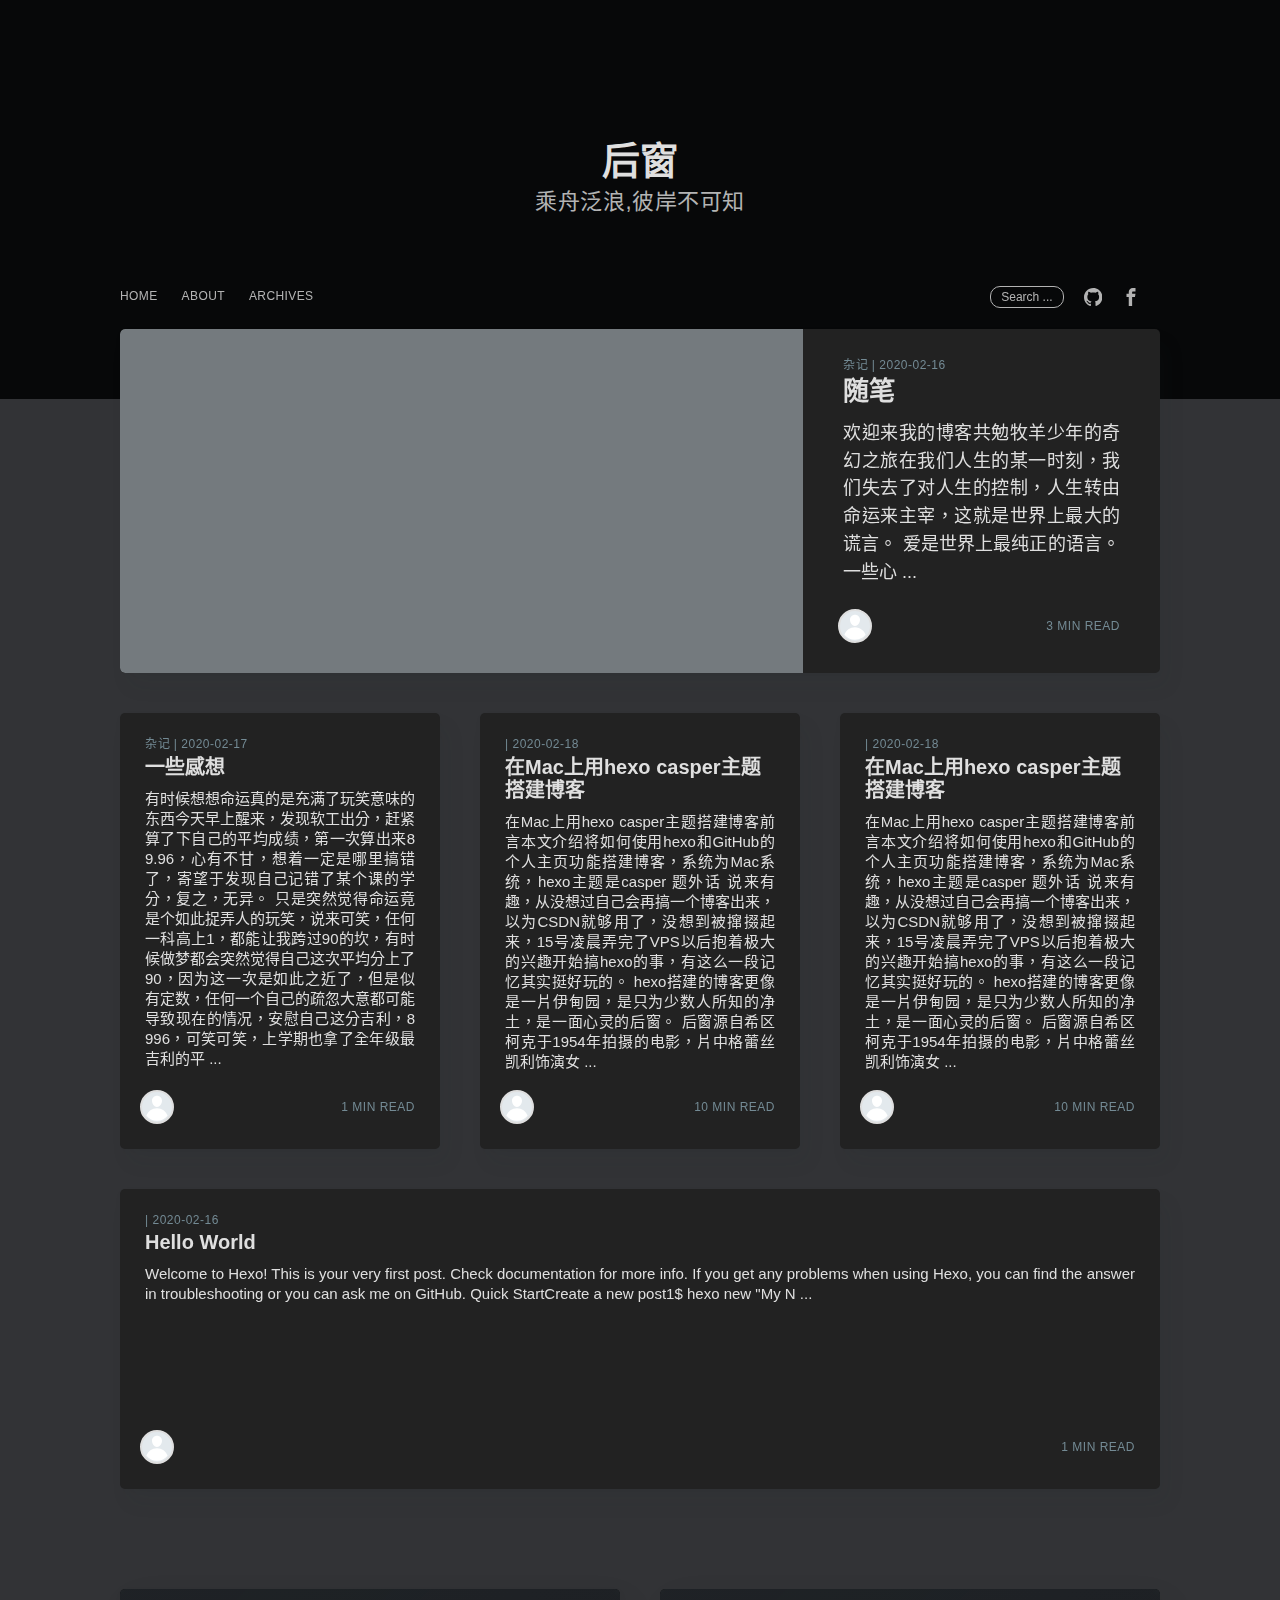
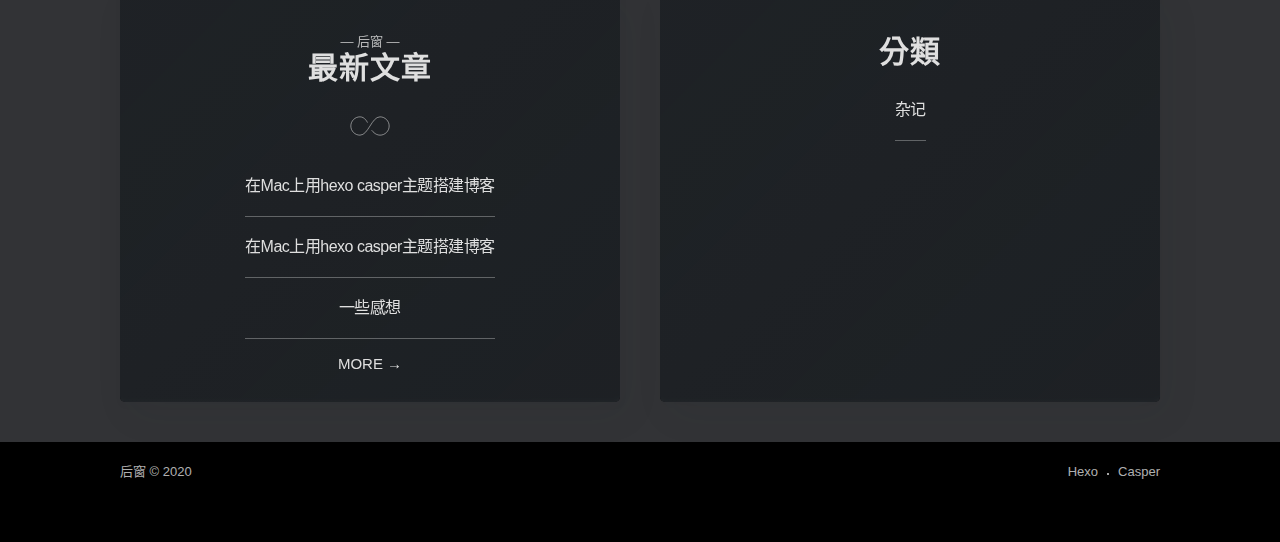
==== commit d85f5e85: "Site updated: 2020-02-18 16:16:03" ====
--- a/index.html
+++ b/index.html
@@ -243,6 +243,58 @@
 			<article class="post-card post  no-image ">
 				
 				<div class="post-card-content">
+					<a class="post-card-content-link" title="在Mac上用hexo casper主题搭建博客" href="/2020/02/18/%E5%9C%A8Mac%E4%B8%8A%E7%94%A8hexo-casper%E4%B8%BB%E9%A2%98%E6%90%AD%E5%BB%BA%E5%8D%9A%E5%AE%A2/">
+						<header class="post-card-header">
+							<span class="post-card-tags">
+								
+								| 
+								
+								<time datetime="2020-02-18T04:46:30.000Z">
+									2020-02-18
+								</time>
+							</span>
+							<h2 class="post-card-title">在Mac上用hexo casper主题搭建博客</h2>
+						</header>
+						<div class="post-card-excerpt">
+							<p>
+								
+								
+								
+								
+								
+								
+								
+								在Mac上用hexo casper主题搭建博客前言本文介绍将如何使用hexo和GitHub的个人主页功能搭建博客，系统为Mac系统，hexo主题是casper
+题外话
+说来有趣，从没想过自己会再搞一个博客出来，以为CSDN就够用了，没想到被撺掇起来，15号凌晨弄完了VPS以后抱着极大的兴趣开始搞hexo的事，有这么一段记忆其实挺好玩的。
+hexo搭建的博客更像是一片伊甸园，是只为少数人所知的净土，是一面心灵的后窗。
+后窗源自希区柯克于1954年拍摄的电影，片中格蕾丝凯利饰演女
+								...
+							</p>
+						</div>
+					</a>
+					<footer class="post-card-meta">
+						<div class="author-list">
+							<div class="author-list-item">
+								<div class="author-name-tooltip">SkyBlueWater</div>
+								
+								<a href="/about" class="static-avatar author-profile-image">
+									<svg viewBox="0 0 24 24" xmlns="http://www.w3.org/2000/svg"><g fill="none" fill-rule="evenodd"><path d="M3.513 18.998C4.749 15.504 8.082 13 12 13s7.251 2.504 8.487 5.998C18.47 21.442 15.417 23 12 23s-6.47-1.558-8.487-4.002zM12 12c2.21 0 4-2.79 4-5s-1.79-4-4-4-4 1.79-4 4 1.79 5 4 5z" fill="#FFF"/></g></svg>
+								</a>
+								
+							</div>
+						</div>
+						<span class="reading-time">
+							10
+							min read
+						</span>
+					</footer>
+				</div>
+			</article>
+			
+			<article class="post-card post  no-image ">
+				
+				<div class="post-card-content">
 					<a class="post-card-content-link" title="在Mac上用hexo casper主题搭建博客" href="/2020/02/18/%E7%94%A8hexo%E6%90%AD%E5%BB%BA%E5%8D%9A%E5%AE%A2/">
 						<header class="post-card-header">
 							<span class="post-card-tags">
@@ -381,6 +433,12 @@
       
       
       <li>
+        <a href="/2020/02/18/%E5%9C%A8Mac%E4%B8%8A%E7%94%A8hexo-casper%E4%B8%BB%E9%A2%98%E6%90%AD%E5%BB%BA%E5%8D%9A%E5%AE%A2/">在Mac上用hexo casper主题搭建博客</a>
+      </li>
+      
+      
+      
+      <li>
         <a href="/2020/02/18/%E7%94%A8hexo%E6%90%AD%E5%BB%BA%E5%8D%9A%E5%AE%A2/">在Mac上用hexo casper主题搭建博客</a>
       </li>
       
@@ -391,10 +449,6 @@
       </li>
       
       
-      
-      <li>
-        <a href="/2020/02/16/MyFirstPessage/">随笔</a>
-      </li>
       
       
       
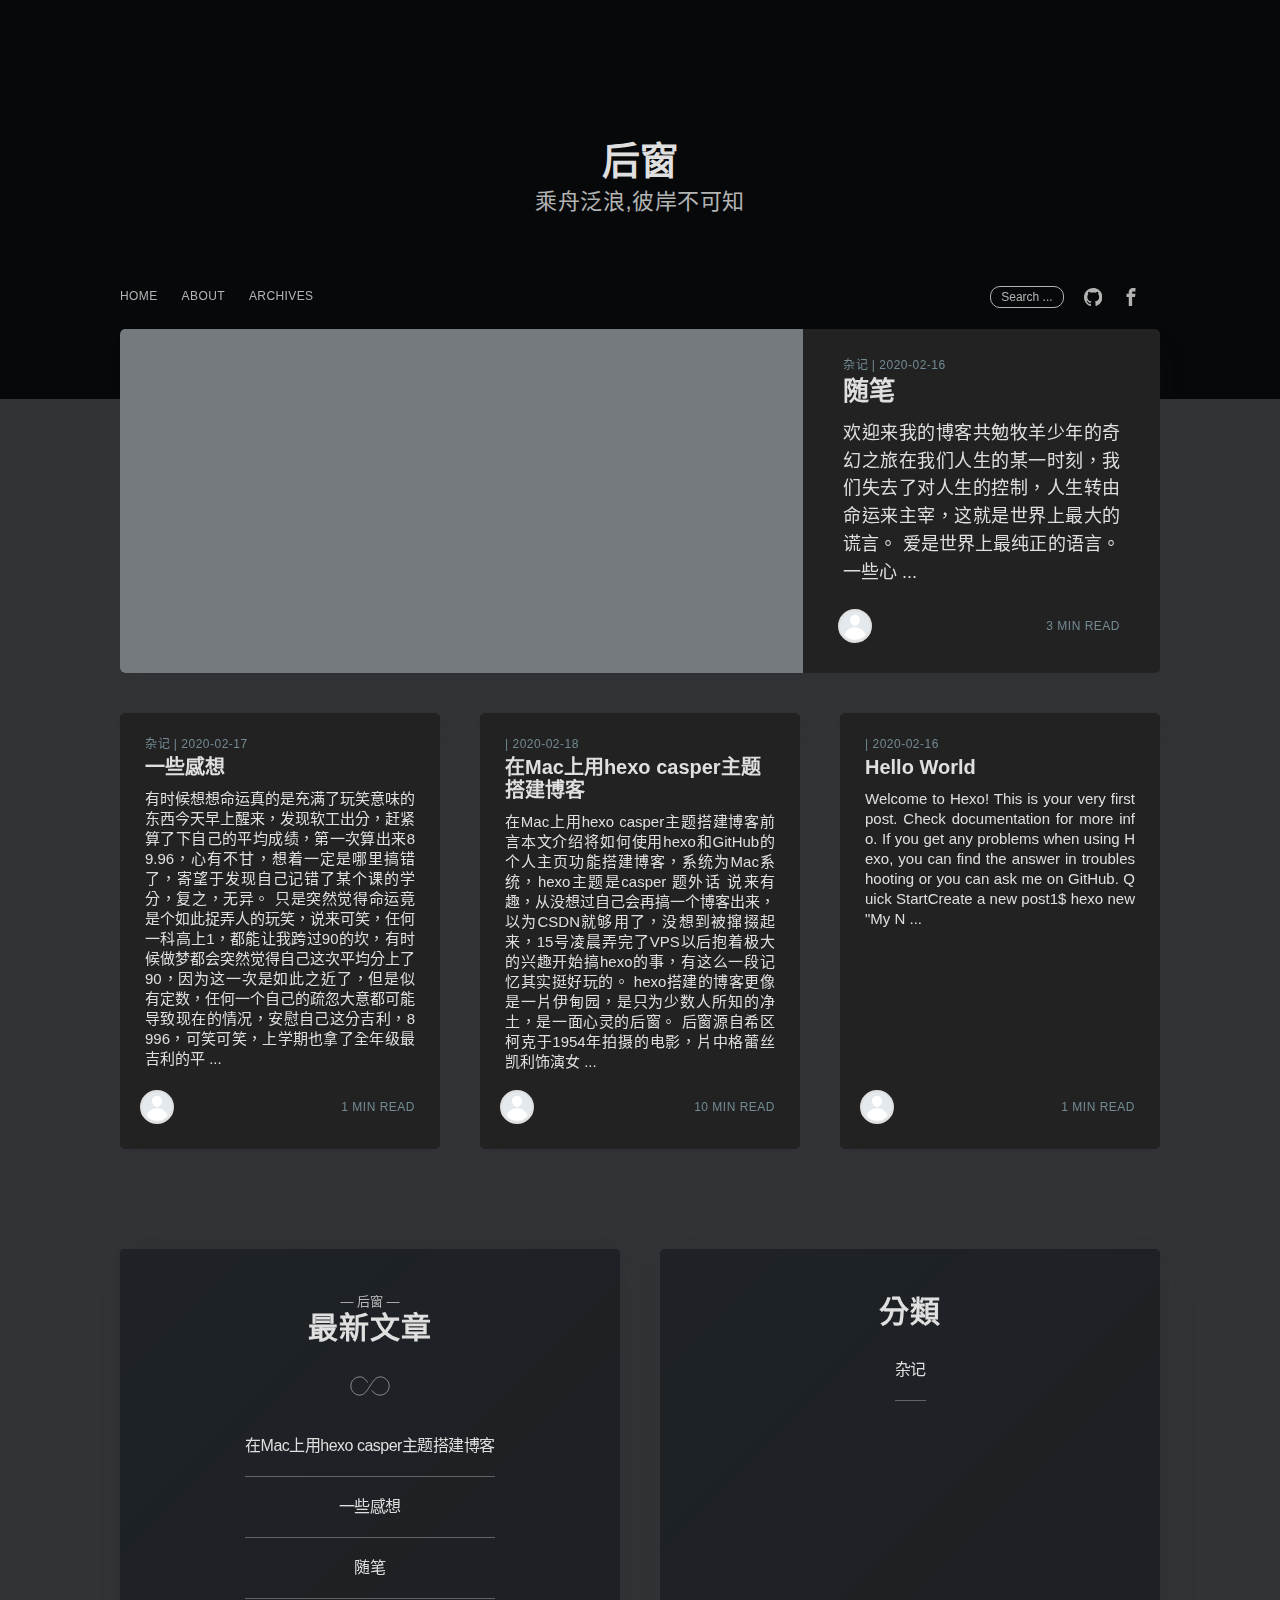
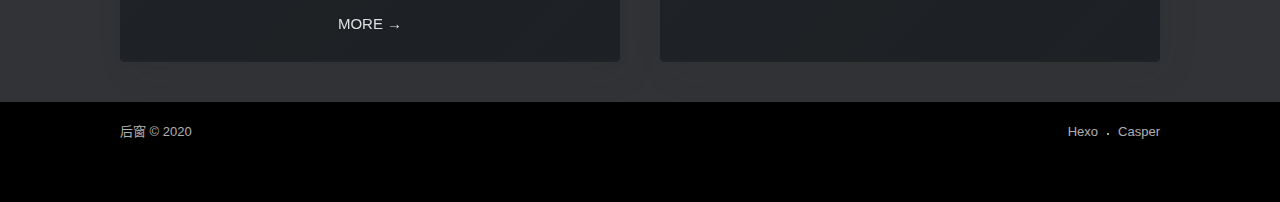
==== commit 23dc0363: "Site updated: 2020-02-18 16:29:26" ====
--- a/index.html
+++ b/index.html
@@ -295,58 +295,6 @@
 			<article class="post-card post  no-image ">
 				
 				<div class="post-card-content">
-					<a class="post-card-content-link" title="在Mac上用hexo casper主题搭建博客" href="/2020/02/18/%E7%94%A8hexo%E6%90%AD%E5%BB%BA%E5%8D%9A%E5%AE%A2/">
-						<header class="post-card-header">
-							<span class="post-card-tags">
-								
-								| 
-								
-								<time datetime="2020-02-18T04:46:30.000Z">
-									2020-02-18
-								</time>
-							</span>
-							<h2 class="post-card-title">在Mac上用hexo casper主题搭建博客</h2>
-						</header>
-						<div class="post-card-excerpt">
-							<p>
-								
-								
-								
-								
-								
-								
-								
-								在Mac上用hexo casper主题搭建博客前言本文介绍将如何使用hexo和GitHub的个人主页功能搭建博客，系统为Mac系统，hexo主题是casper
-题外话
-说来有趣，从没想过自己会再搞一个博客出来，以为CSDN就够用了，没想到被撺掇起来，15号凌晨弄完了VPS以后抱着极大的兴趣开始搞hexo的事，有这么一段记忆其实挺好玩的。
-hexo搭建的博客更像是一片伊甸园，是只为少数人所知的净土，是一面心灵的后窗。
-后窗源自希区柯克于1954年拍摄的电影，片中格蕾丝凯利饰演女
-								...
-							</p>
-						</div>
-					</a>
-					<footer class="post-card-meta">
-						<div class="author-list">
-							<div class="author-list-item">
-								<div class="author-name-tooltip">SkyBlueWater</div>
-								
-								<a href="/about" class="static-avatar author-profile-image">
-									<svg viewBox="0 0 24 24" xmlns="http://www.w3.org/2000/svg"><g fill="none" fill-rule="evenodd"><path d="M3.513 18.998C4.749 15.504 8.082 13 12 13s7.251 2.504 8.487 5.998C18.47 21.442 15.417 23 12 23s-6.47-1.558-8.487-4.002zM12 12c2.21 0 4-2.79 4-5s-1.79-4-4-4-4 1.79-4 4 1.79 5 4 5z" fill="#FFF"/></g></svg>
-								</a>
-								
-							</div>
-						</div>
-						<span class="reading-time">
-							10
-							min read
-						</span>
-					</footer>
-				</div>
-			</article>
-			
-			<article class="post-card post  no-image ">
-				
-				<div class="post-card-content">
 					<a class="post-card-content-link" title="Hello World" href="/2020/02/16/hello-world/">
 						<header class="post-card-header">
 							<span class="post-card-tags">
@@ -439,16 +387,14 @@
       
       
       <li>
-        <a href="/2020/02/18/%E7%94%A8hexo%E6%90%AD%E5%BB%BA%E5%8D%9A%E5%AE%A2/">在Mac上用hexo casper主题搭建博客</a>
-      </li>
-      
-      
-      
-      <li>
         <a href="/2020/02/17/%E4%B8%80%E4%BA%9B%E6%84%9F%E6%83%B3/">一些感想</a>
       </li>
       
       
+      
+      <li>
+        <a href="/2020/02/16/MyFirstPessage/">随笔</a>
+      </li>
       
       
       
